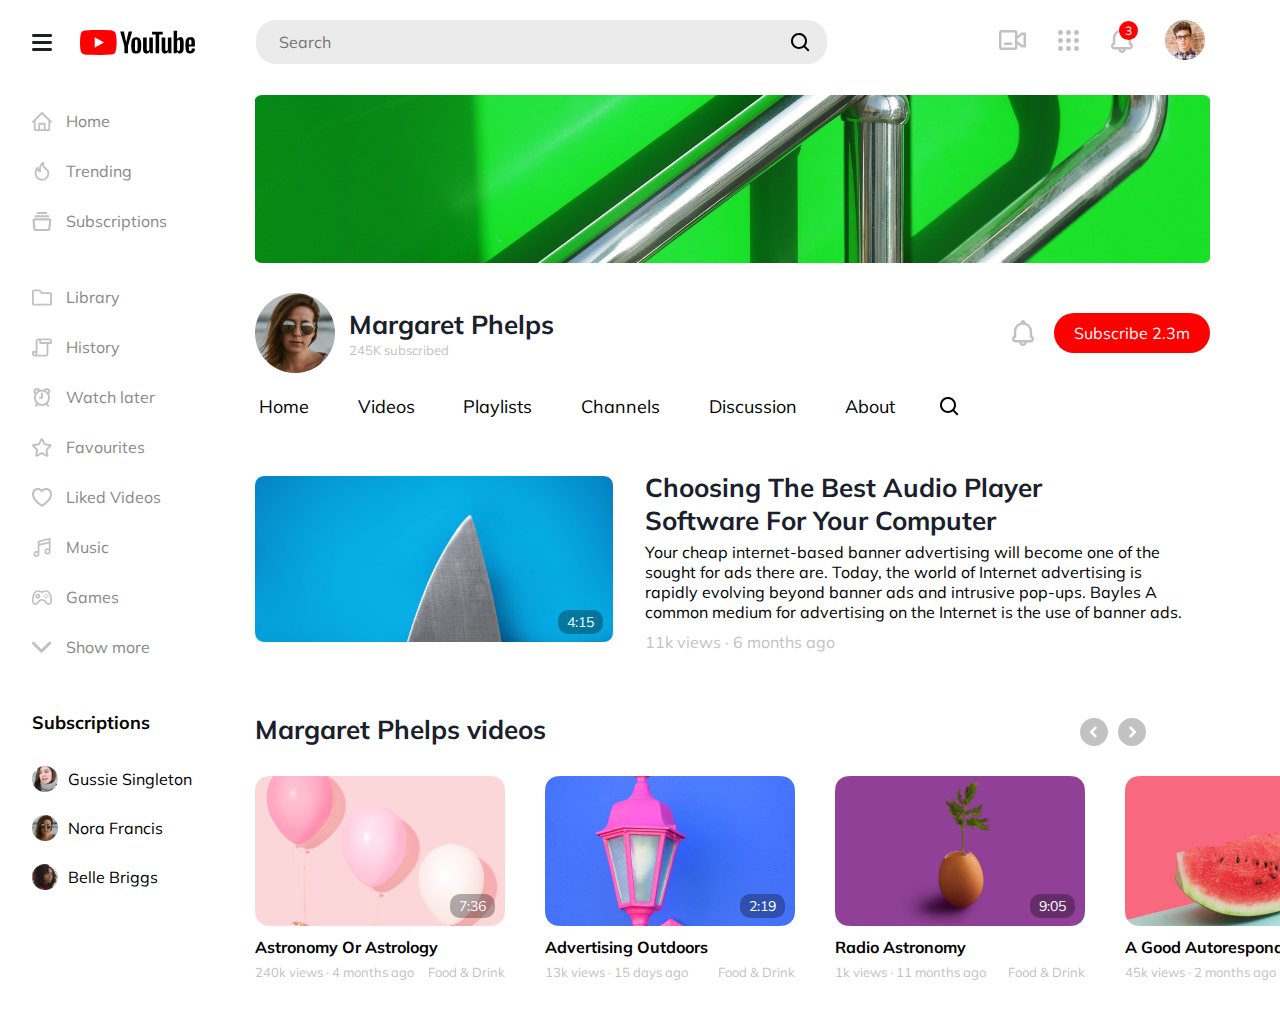
==== index2.html @ f205bd88 "first commit" ====
<!doctype html>
<html lang="en">
<head>
  <meta charset="UTF-8">
  <meta name="viewport"
        content="width=device-width, user-scalable=no, initial-scale=1.0, maximum-scale=1.0, minimum-scale=1.0">
  <meta http-equiv="X-UA-Compatible" content="ie=edge">
  <link rel="stylesheet" href="./style.css">
  <link rel="stylesheet" href="./style2.css">
  <title>Youtube Design Page 2</title>
</head>
<body>
<!--HEADER-->
<header class="header">
  <div class="header__start">
    <div class="header__left">
      <svg width="20" height="17" viewBox="0 0 20 17" fill="none" xmlns="http://www.w3.org/2000/svg">
        <path fill-rule="evenodd" clip-rule="evenodd"
              d="M18.6364 3H1.36364C0.61 3 0 2.328 0 1.5C0 0.672 0.61 0 1.36364 0H18.6364C19.3891 0 20 0.672 20 1.5C20 2.328 19.3891 3 18.6364 3ZM1.36364 7H18.6364C19.3891 7 20 7.672 20 8.5C20 9.328 19.3891 10 18.6364 10H1.36364C0.61 10 0 9.328 0 8.5C0 7.672 0.61 7 1.36364 7ZM18.6364 14H1.36364C0.61 14 0 14.672 0 15.5C0 16.328 0.61 17 1.36364 17H18.6364C19.3891 17 20 16.328 20 15.5C20 14.672 19.3891 14 18.6364 14Z"
              fill="#1F2022"/>
      </svg>
      <svg width="116" height="25" viewBox="0 0 116 25" fill="none" xmlns="http://www.w3.org/2000/svg">
        <rect x="7.94141" y="3.99878" width="21" height="17" fill="white"/>
        <path fill-rule="evenodd" clip-rule="evenodd"
              d="M11.6148 24.8219L19.132 24.9575C19.144 24.9575 19.1679 24.9575 19.1679 24.9752C23.354 25.0518 27.4326 24.8101 31.6068 24.5094C34.9378 24.2794 35.7272 21.8974 36.1398 19.0554C36.6541 15.6238 36.7677 12.1509 36.4986 8.69571C36.4858 8.53257 36.4733 8.36796 36.4608 8.20233C36.2106 4.89591 35.9293 1.17908 31.9656 0.494059C31.1224 0.346653 30.2612 0.216936 29.406 0.193351C21.3088 -0.0660825 13.1398 -0.130941 5.02461 0.423304C2.62056 0.576606 1.06569 1.97991 0.670997 4.3325C-0.0286908 8.52472 -0.172217 12.829 0.198558 17.0566C0.203186 17.1083 0.20781 17.1601 0.212447 17.2122C0.47751 20.1861 0.787238 23.6611 4.35482 24.3797C6.2755 24.7736 8.23105 24.7893 10.1903 24.8051C10.6651 24.8089 11.1401 24.8127 11.6148 24.8219ZM18.6708 15.5219C17.3569 16.2664 16.0401 17.0126 14.7126 17.7641V7.16269C16.1423 7.97128 17.562 8.77616 18.9832 9.58186C20.671 10.5387 22.3607 11.4967 24.0717 12.4634C22.2639 13.4858 20.4702 14.5022 18.6708 15.5219Z"
              fill="#FF0000"/>
        <path fill-rule="evenodd" clip-rule="evenodd"
              d="M96.7243 22.7469L96.7245 22.7464C96.8082 22.4308 96.8946 22.1052 96.9887 21.7264C97.0615 21.8263 97.1196 21.9084 97.1698 21.9795L97.1699 21.9796C97.2353 22.072 97.2874 22.1458 97.3415 22.2158C98.9024 24.2382 102.048 23.8844 103.011 21.5495C103.304 20.8419 103.537 20.0695 103.573 19.3148C103.663 16.8443 103.699 14.3797 103.651 11.9092C103.627 10.9481 103.429 9.9634 103.124 9.04359C102.652 7.56364 101.318 6.88557 99.7575 7.18628C98.7768 7.38675 98.0173 7.90562 97.4312 8.70161C97.3963 8.74668 97.3589 8.79056 97.312 8.84558L97.3119 8.84568C97.2546 8.913 97.1831 8.997 97.0844 9.12024V0.865524H93.6517V23.2417H96.594C96.6372 23.0754 96.6804 22.9125 96.7243 22.7469ZM97.1561 19.6627V15.5707V11.4787C97.1561 10.7889 97.491 10.27 98.0412 9.90444C98.7708 9.42685 99.5124 9.66859 99.7815 10.4882C99.925 10.9422 100.039 11.4257 100.039 11.8915C100.021 14.3974 99.9609 16.8974 99.8951 19.3974C99.8891 19.6627 99.7755 19.928 99.6619 20.1816C99.3927 20.7889 98.8545 21.0424 98.1907 20.8891C97.515 20.7358 97.1561 20.329 97.1561 19.6627ZM87.827 7.50468H91.4211V23.2535H88.6164C88.5242 22.7134 88.432 22.1588 88.3264 21.5237L88.3263 21.5234L88.2934 21.3254C88.169 21.5056 88.0775 21.6433 87.9958 21.7663L87.9958 21.7663L87.9955 21.7668L87.9951 21.7673C87.9514 21.8331 87.9105 21.8947 87.8688 21.9563C86.9359 23.283 85.6143 23.737 84.0534 23.4952C82.7198 23.283 81.9185 22.2688 81.7391 20.6061C81.6853 20.1108 81.6613 19.6096 81.6613 19.1143C81.6534 16.6571 81.656 14.1947 81.6587 11.734V11.7327V11.7314V11.7301V11.7288V11.7275V11.7262V11.7249C81.66 10.4982 81.6613 9.27202 81.6613 8.04713V7.49288H85.2973V8.13557C85.2973 9.02601 85.2966 9.91609 85.2958 10.806C85.2936 13.4752 85.2913 16.1428 85.3093 18.8136C85.3093 19.3207 85.3631 19.8455 85.4528 20.3526C85.5545 20.8714 85.9372 21.0601 86.4515 21.0247C87.2828 20.9599 87.8569 20.3526 87.8569 19.5389V8.20043C87.827 7.97048 87.827 7.75821 87.827 7.50468ZM66.6928 7.49288H63.0807L63.0748 7.91741C63.0748 11.7441 63.0748 15.5884 63.0867 19.4151C63.0867 19.8926 63.1346 20.3643 63.2003 20.8419C63.4395 22.3691 64.223 23.3007 65.5027 23.4893C67.0995 23.7311 68.4091 23.2358 69.342 21.8856C69.4437 21.7264 69.5454 21.5731 69.7248 21.3077C69.7858 21.6603 69.8403 21.9786 69.8914 22.2768L69.8918 22.2789C69.9508 22.6233 70.0052 22.941 70.0597 23.2535H72.8524V7.51647H69.2583V8.22401V19.5035C69.2523 20.3231 68.756 20.8832 67.9367 20.9952C67.3446 21.0719 66.9978 20.8832 66.8602 20.2995C66.7526 19.8042 66.7048 19.2794 66.7048 18.7724C66.6868 16.1238 66.6891 13.472 66.6913 10.8168C66.6921 9.93127 66.6928 9.0454 66.6928 8.15916V7.49288ZM61.2269 15.9009C61.2173 16.3254 61.1924 16.75 61.1675 17.1745C61.1613 17.2806 61.1551 17.3868 61.1491 17.4929C61.1373 17.6299 61.126 17.7719 61.1144 17.9177C60.9911 19.4655 60.8336 21.4431 59.6421 22.5047C58.8108 23.2358 57.7583 23.5011 56.6699 23.5365C56.1855 23.5483 55.6951 23.5483 55.2107 23.4834C52.9203 23.1415 51.8558 22.145 51.4731 19.6627C51.0365 16.7971 51.0007 13.8844 51.5209 11.0188C52.0592 8.05302 53.913 7.0035 56.7955 7.19807C59.4866 7.38675 60.6886 9.12614 61.0056 11.6026C61.179 13.0235 61.2627 14.4622 61.2269 15.9009ZM57.5709 14.4937C57.5689 14.7822 57.567 15.0706 57.567 15.3584C57.567 16.2923 57.5304 17.2261 57.4939 18.158L57.4939 18.1581L57.4939 18.1583L57.4939 18.1584L57.4939 18.1586C57.4772 18.5857 57.4605 19.0125 57.4473 19.4386C57.4473 19.7806 57.3277 20.1285 57.1902 20.4469C57.0168 20.8596 56.7058 21.0896 56.2334 21.0896C55.749 21.0896 55.3782 20.8537 55.2347 20.4233C54.8622 19.3124 54.9023 18.1173 54.9418 16.9389C54.9524 16.6225 54.963 16.3073 54.9656 15.9952C54.9775 14.4151 54.9895 12.829 54.9895 11.2488C54.9895 11.0321 55.0532 10.8101 55.1156 10.5928L55.127 10.553C55.3184 9.93392 55.6892 9.61552 56.2154 9.60373C56.7536 9.59194 57.1842 9.91034 57.3277 10.5766C57.4533 11.1544 57.5311 11.7441 57.555 12.3278C57.5806 13.0482 57.5757 13.7716 57.5709 14.4937ZM46.4532 11.1582L46.4532 11.158L46.4532 11.1579C46.6798 10.0565 46.9036 8.96787 47.1434 7.87614C47.335 6.99163 47.537 6.10712 47.7391 5.22202L47.7391 5.222C47.9722 4.20135 48.2054 3.17992 48.4232 2.1568C48.5248 1.691 48.7162 1.57897 49.1647 1.59076C49.8494 1.61592 50.5431 1.61126 51.2567 1.60647C51.5466 1.60452 51.8397 1.60255 52.1369 1.60255C51.8295 2.71763 51.527 3.78302 51.2297 4.83065L51.2297 4.83071L51.2297 4.83073L51.2296 4.83081L51.1502 5.11081C50.1275 8.68392 49.1049 12.2688 48.0943 15.8537C48.0165 16.1309 47.9806 16.4316 47.9806 16.7264C47.9727 18.0312 47.9753 19.3334 47.978 20.6364V20.6365V20.6365V20.6366C47.9793 21.2884 47.9806 21.9404 47.9806 22.5931V23.2299H44.4702C44.4662 23.1709 44.4609 23.112 44.4556 23.053C44.445 22.9351 44.4343 22.8172 44.4343 22.6993C44.4343 22.3453 44.4252 21.9908 44.4161 21.6364C44.3966 20.8809 44.3771 20.1262 44.4463 19.3797C44.6708 17.079 44.0522 14.94 43.4339 12.802C43.3439 12.4908 43.2539 12.1796 43.1665 11.8679C42.712 10.2464 42.2546 8.62202 41.7971 6.99761C41.3396 5.3732 40.8821 3.74878 40.4276 2.12732C40.4008 2.04149 40.3834 1.95198 40.3649 1.85669C40.3503 1.78177 40.335 1.70329 40.314 1.62024H43.8961C44.6496 5.19925 45.4091 8.77826 46.1985 12.3926C46.2844 11.9788 46.369 11.5677 46.4532 11.1582ZM108.83 16.5023H114.882C114.882 15.7716 114.888 15.0609 114.894 14.3598C114.902 13.5392 114.909 12.7318 114.905 11.9209C114.882 11.2665 114.768 10.6061 114.612 9.9634C114.272 8.59548 113.488 7.55184 112.017 7.29831C111.108 7.14501 110.157 7.10963 109.236 7.19807C107.544 7.36317 106.449 8.34784 105.947 9.95161C105.822 10.3408 105.708 10.724 105.642 11.125C105.271 13.5306 105.337 15.954 105.517 18.3537C105.582 19.3266 105.887 20.2995 106.21 21.2311C106.557 22.2276 107.329 22.8761 108.363 23.1768C109.762 23.5837 111.168 23.5837 112.537 23.053C114.278 22.3867 115.312 20.2287 114.738 18.5483C114.045 18.5193 113.345 18.4816 112.636 18.4433L112.635 18.4432L112.634 18.4432C112.335 18.427 112.033 18.4107 111.73 18.395L111.724 18.4976L111.724 18.498L111.724 18.4985C111.709 18.7781 111.698 18.9975 111.676 19.2028C111.652 19.4622 111.616 19.7158 111.563 19.9693C111.395 20.7476 110.976 21.1014 110.259 21.0896C109.571 21.0837 109.135 20.7476 109.045 19.9634C108.954 19.1492 108.916 18.3288 108.878 17.4845L108.878 17.484L108.878 17.4836C108.863 17.1604 108.848 16.8336 108.83 16.5023ZM111.443 14.4327C111.443 14.1332 111.444 13.8381 111.444 13.5463C111.447 12.6838 111.449 11.85 111.431 11.0129C111.431 10.7476 111.329 10.4705 111.228 10.2169C111.024 9.72166 110.6 9.58604 110.091 9.58604C109.583 9.58604 109.26 9.83958 109.135 10.2936C108.822 11.4063 108.848 12.5386 108.875 13.6778C108.881 13.9331 108.887 14.1887 108.889 14.4445C109.804 14.4327 110.636 14.4327 111.443 14.4327ZM72.069 4.4917H75.6273L75.6333 23.2299H79.1556V4.47401H82.6899V1.64972H72.069V4.4917Z"
              fill="black"/>
      </svg>
    </div>
    <div class="header__search">
      <form action="">
        <input class="search__input" type="text" placeholder="Search"/>
        <button>
          <svg width="19" height="19" viewBox="0 0 19 19" fill="none" xmlns="http://www.w3.org/2000/svg">
            <path fill-rule="evenodd" clip-rule="evenodd"
                  d="M17.9005 16.4865L14.3205 12.9065L14.3195 12.9055C16.9095 9.569 16.4594 4.79387 13.2916 2.00007C10.1238 -0.793727 5.32983 -0.643497 2.34317 2.34317C-0.643497 5.32983 -0.793727 10.1238 2.00007 13.2916C4.79387 16.4594 9.569 16.9095 12.9055 14.3195L16.4855 17.8995C16.7364 18.1596 17.1081 18.2642 17.4578 18.1729C17.8075 18.0816 18.0808 17.8088 18.1725 17.4592C18.2643 17.1097 18.1603 16.7378 17.9005 16.4865ZM13.1967 11.0005C12.1249 12.8569 10.1441 14.0005 8.00052 14.0005C4.68681 14.0005 2.00052 11.3142 2.00052 8.00052C2.00052 4.68681 4.68681 2.00052 8.00052 2.00052C10.1441 2.00052 12.1249 3.14411 13.1967 5.00052C14.2685 6.85693 14.2685 9.14411 13.1967 11.0005Z"
                  fill="black"/>
          </svg>
        </button>
      </form>
    </div>
  </div>
  <div class="header__right">
    <div class="material-icons-search">
      <svg width="19" height="19" viewBox="0 0 19 19" fill="none" xmlns="http://www.w3.org/2000/svg">
        <path fill-rule="evenodd" clip-rule="evenodd"
              d="M17.9005 16.4865L14.3205 12.9065L14.3195 12.9055C16.9095 9.569 16.4594 4.79387 13.2916 2.00007C10.1238 -0.793727 5.32983 -0.643497 2.34317 2.34317C-0.643497 5.32983 -0.793727 10.1238 2.00007 13.2916C4.79387 16.4594 9.569 16.9095 12.9055 14.3195L16.4855 17.8995C16.7364 18.1596 17.1081 18.2642 17.4578 18.1729C17.8075 18.0816 18.0808 17.8088 18.1725 17.4592C18.2643 17.1097 18.1603 16.7378 17.9005 16.4865ZM13.1967 11.0005C12.1249 12.8569 10.1441 14.0005 8.00052 14.0005C4.68681 14.0005 2.00052 11.3142 2.00052 8.00052C2.00052 4.68681 4.68681 2.00052 8.00052 2.00052C10.1441 2.00052 12.1249 3.14411 13.1967 5.00052C14.2685 6.85693 14.2685 9.14411 13.1967 11.0005Z"
              fill="black"/>
      </svg>
    </div>
    <div class="material-icons">
      <svg width="27" height="20" viewBox="0 0 27 20" opacity="0.24" fill="black" xmlns="http://www.w3.org/2000/svg">
        <path fill-rule="evenodd" clip-rule="evenodd"
              d="M22.2082 2.86766L18.4091 5.68182V2.50266C18.4091 1.11814 17.3104 0 15.955 0H2.4541C1.09644 0 0 1.12048 0 2.50266V17.4973C0 18.8819 1.09874 20 2.4541 20H15.955C17.3126 20 18.4091 18.8795 18.4091 17.4973V14.3182L22.2082 17.1323C22.48 17.3336 22.9801 17.5 23.32 17.5H25.7691C26.456 17.5 27 16.939 27 16.2469V3.75309C27 3.06064 26.4489 2.5 25.7691 2.5H23.32C22.9732 2.5 22.4823 2.66461 22.2082 2.86766ZM2.45455 17.5V2.5H15.9545V17.5H2.45455ZM4.90909 13.75C4.90909 13.0596 5.45956 12.5 6.13996 12.5H12.2691C12.9489 12.5 13.5 13.0548 13.5 13.75C13.5 14.4404 12.9495 15 12.2691 15H6.13996C5.46017 15 4.90909 14.4452 4.90909 13.75ZM23.5108 14.9998L18.424 11.238L18.4243 8.76179L23.5073 4.9966L24.5455 4.99818V14.9988L23.5108 14.9998Z"
        />
      </svg>
    </div>
    <div class="material-icons">
      <svg width="21" height="21" viewBox="0 0 21 21" opacity="0.24" fill="black" xmlns="http://www.w3.org/2000/svg">
        <path fill-rule="evenodd" clip-rule="evenodd"
              d="M0 2.5C0 3.88071 1.11929 5 2.5 5C3.88071 5 5 3.88071 5 2.5C5 1.11929 3.88071 0 2.5 0C1.11929 0 0 1.11929 0 2.5ZM2.5 13C1.11929 13 0 11.8807 0 10.5C0 9.11929 1.11929 8 2.5 8C3.88071 8 5 9.11929 5 10.5C5 11.8807 3.88071 13 2.5 13ZM2.5 21C1.11929 21 0 19.8807 0 18.5C0 17.1193 1.11929 16 2.5 16C3.88071 16 5 17.1193 5 18.5C5 19.8807 3.88071 21 2.5 21ZM10.5 21C9.11929 21 8 19.8807 8 18.5C8 17.1193 9.11929 16 10.5 16C11.8807 16 13 17.1193 13 18.5C13 19.8807 11.8807 21 10.5 21ZM16 18.5C16 19.8807 17.1193 21 18.5 21C19.8807 21 21 19.8807 21 18.5C21 17.1193 19.8807 16 18.5 16C17.1193 16 16 17.1193 16 18.5ZM10.5 13C9.11929 13 8 11.8807 8 10.5C8 9.11929 9.11929 8 10.5 8C11.8807 8 13 9.11929 13 10.5C13 11.8807 11.8807 13 10.5 13ZM8 2.5C8 3.88071 9.11929 5 10.5 5C11.8807 5 13 3.88071 13 2.5C13 1.11929 11.8807 0 10.5 0C9.11929 0 8 1.11929 8 2.5ZM18.5 13C17.1193 13 16 11.8807 16 10.5C16 9.11929 17.1193 8 18.5 8C19.8807 8 21 9.11929 21 10.5C21 11.8807 19.8807 13 18.5 13ZM16 2.5C16 3.88071 17.1193 5 18.5 5C19.8807 5 21 3.88071 21 2.5C21 1.11929 19.8807 0 18.5 0C17.1193 0 16 1.11929 16 2.5Z"
        />
      </svg>
    </div>
    <div class="material-icons material-icons-bell">
      <svg width="22" height="26" viewBox="0 0 22 26" opacity="0.24" fill="black" xmlns="http://www.w3.org/2000/svg">
        <path fill-rule="evenodd" clip-rule="evenodd"
              d="M3.66927 22.4545C1.64382 22.4545 0 20.8655 0 18.9091C0 17.6106 0.727122 16.4532 1.83849 15.835C1.83849 15.4764 1.83333 11.2256 1.83333 11.2256C1.83333 7.14185 4.66852 3.70365 8.55556 2.6765V2.36364C8.55556 1.05824 9.64997 0 11 0C12.35 0 13.4444 1.05824 13.4444 2.36364V2.6765C17.3323 3.70344 20.1667 7.14194 20.1667 11.2318V15.8454C21.2793 16.4664 22 17.619 22 18.9091C22 20.8681 20.3586 22.4545 18.3307 22.4545H14.6667C14.6646 24.413 13.0197 26 11 26C8.97496 26 7.33333 24.4143 7.33333 22.4571L3.66927 22.4545ZM9.77778 22.4545C9.77778 23.1083 10.3244 23.6364 11 23.6364C11.6709 23.6364 12.2201 23.1064 12.2222 22.4545H9.77778ZM17.7222 11.2318V16.9427C17.7222 17.2702 17.9922 17.6032 18.3181 17.6847L18.6385 17.7648C19.1733 17.8984 19.5556 18.3689 19.5556 18.9091C19.5556 19.5624 19.0088 20.0909 18.3307 20.0909H3.66927C2.99369 20.0909 2.44444 19.56 2.44444 18.9091C2.44444 18.3666 2.82517 17.8979 3.36026 17.7647L3.69151 17.6823C4.0153 17.6017 4.27778 17.2732 4.27778 16.9426V11.2256C4.27778 7.63639 7.28675 4.72727 11 4.72727C14.7148 4.72727 17.7222 7.63541 17.7222 11.2318Z"
        />
      </svg>
      <span class="bell-span">3</span>
    </div>
    <div class="material-icons-user">
      <img src="images/userPic.png" alt="userPic"/>
    </div>
  </div>
</header>
<!--SIDEBAR-->
<nav class="sidebar">
  <div class="sidebar__categories">
    <div class="sidebar__category">
      <svg width="20" height="19" viewBox="0 0 20 19" opacity="0.24" fill="black" xmlns="http://www.w3.org/2000/svg">
        <path fill-rule="evenodd" clip-rule="evenodd"
              d="M1.55192 10.5921C1.19689 10.9455 0.621289 10.9455 0.266267 10.5921C-0.0887555 10.2388 -0.0887555 9.66595 0.266267 9.31262L9.35718 0.264999C9.7122 -0.0883329 10.2878 -0.0883329 10.6428 0.264999L19.7337 9.31262C20.0888 9.66595 20.0888 10.2388 19.7337 10.5921C19.3787 10.9455 18.8031 10.9455 18.4481 10.5921L18.1818 10.3274V17.1945C18.1818 18.1933 17.3689 19 16.3628 19H3.63716C2.63348 19 1.81818 18.1934 1.81818 17.1945V10.3274L1.55192 10.5921ZM3.63716 17.1905L6.36364 17.191V11.7597C6.36364 11.2612 6.77023 10.8571 7.27003 10.8571H12.73C13.2306 10.8571 13.6364 11.2609 13.6364 11.7597V17.1929L16.3636 17.1945V8.51944L10 2.19166L3.63632 8.51948C3.63613 10.2308 3.63716 17.1905 3.63716 17.1905ZM11.8182 12.6653V17.1923L8.18182 17.1914V12.6667L11.8182 12.6653Z"
        />
      </svg>
      <span>Home</span>
    </div>
    <div class="sidebar__category">
      <svg width="20" height="19" viewBox="0 0 16 21" opacity="0.24" fill="black" xmlns="http://www.w3.org/2000/svg">
        <path fill-rule="evenodd" clip-rule="evenodd"
              d="M13.615 7.20041C15.1323 8.51081 16 10.1175 16 12.321C16 16.9118 12.4133 20.5268 8.0115 20.5268C3.60573 20.5268 0 16.9093 0 12.321C0 9.79412 0.547583 8.23242 2.15502 5.6366C2.66365 4.81522 3.89867 5.11434 3.99436 6.08209C4.08034 6.95167 4.34435 7.69187 4.729 8.25935C4.47244 5.19295 5.80372 1.74433 9.08631 0.10596C9.84629 -0.27335 10.6943 0.424512 10.4966 1.26648C9.98409 3.44851 10.5121 4.62244 11.8924 5.88709C11.926 5.91795 12.098 6.04489 12.3254 6.21279C12.7373 6.51686 13.3311 6.95524 13.615 7.20041ZM2.62075 9.00737C2.33897 9.66335 2 10.4525 2 12.321C2 15.7681 4.70107 18.478 8.0115 18.478C11.3159 18.478 14 15.7727 14 12.321C14 10.7811 13.4246 9.71578 12.3258 8.76679C12.1524 8.61699 11.7458 8.31456 11.3632 8.0299C11.0014 7.76076 10.6609 7.5075 10.559 7.41416C9.23392 6.20002 8.4238 4.9071 8.31376 3.18307C7.64377 3.85212 6.10424 5.93208 6.97198 10.0484C7.1065 10.6865 6.6318 11.289 5.99451 11.289C4.73006 11.289 3.48016 10.2984 2.71627 8.78204C2.68562 8.85634 2.65357 8.93095 2.62075 9.00737Z"
        />
      </svg>
      <span>Trending</span>
    </div>
    <div class="sidebar__category">
      <svg width="20" height="19" viewBox="0 0 18 18" opacity="0.24" fill="black" xmlns="http://www.w3.org/2000/svg">
        <path fill-rule="evenodd" clip-rule="evenodd"
              d="M3.9056 1C3.9056 0.447715 4.35471 0 4.901 0H12.9102C13.4599 0 13.9056 0.443865 13.9056 1C13.9056 1.55228 13.4565 2 12.9102 2H4.901C4.35125 2 3.9056 1.55614 3.9056 1ZM0.0101027 8.0949L0.811023 16.1041C0.917267 17.1665 1.83603 18 2.90122 18H14.91C15.9712 18 16.8943 17.1632 17.0002 16.1041L17.8011 8.0949C17.9152 6.95379 17.0495 6 15.9047 6H1.90647C0.759323 6 -0.103812 6.95576 0.0101027 8.0949ZM2.01101 8.00421L15.7998 8.0079L14.9056 16H2.9056L2.01101 8.00421ZM2.90122 3C2.35555 3 1.9056 3.44772 1.9056 4C1.9056 4.55614 2.35136 5 2.90122 5H14.91C15.4557 5 15.9056 4.55228 15.9056 4C15.9056 3.44386 15.4598 3 14.91 3H2.90122Z"
        />
      </svg>
      <span>Subscriptions</span>
    </div>
  </div>
  <div class="sidebar__categories">
    <div class="sidebar__category">
      <svg width="20" height="19" viewBox="0 0 20 16" opacity="0.24" fill="black" xmlns="http://www.w3.org/2000/svg">
        <path fill-rule="evenodd" clip-rule="evenodd"
              d="M1.81377 0C0.818072 0 0 0.793984 0 1.77341V14.2266C0 15.2066 0.814396 16 1.819 16H18.181C19.185 16 20 15.2042 20 14.2225V4.44412C20 3.4608 19.1843 2.66667 18.1781 2.66667H10.0034L8.71574 0.742815C8.441 0.332343 7.81071 0 7.30762 0H1.81377ZM18.181 14.2222L1.81818 14.2266L1.81377 1.77778L7.27273 1.78212L8.48211 3.64019C8.818 4.14203 9.39005 4.44444 10.0034 4.44444L18.1818 4.44412L18.181 14.2222Z"
        />
      </svg>
      <span>Library</span>
    </div>
    <div class="sidebar__category">
      <svg width="20" height="19" viewBox="0 0 20 18" opacity="0.24" fill="black" xmlns="http://www.w3.org/2000/svg">
        <path fill-rule="evenodd" clip-rule="evenodd"
              d="M6.36364 0C4.85741 0 3.63636 1.20746 3.63636 2.69744V12.6H0.909091C0.407014 12.6 0 13.0042 0 13.4991V15.3C0 16.7912 1.22411 18 2.72727 18H13.6364C15.1423 18 16.3636 16.7944 16.3636 15.3045V5.4H19.0909C19.5965 5.4 20 4.99813 20 4.5024V2.70439C20 1.21111 18.7799 0 17.2727 0H6.36364ZM5.3 16.2C5.40009 15.9193 5.45455 15.6172 5.45455 15.3026V2.69744C5.45455 2.20206 5.86107 1.8 6.36364 1.8C6.86402 1.8 7.27273 2.2043 7.27273 2.7V4.50094C7.27273 4.99748 7.67624 5.4 8.18182 5.4H14.5455V15.3045C14.5455 15.7991 14.1394 16.2 13.6364 16.2H5.3ZM1.81818 14.4V15.3C1.81818 15.7957 2.22689 16.2 2.72727 16.2C3.22984 16.2 3.63636 15.7979 3.63636 15.3026V14.4H1.81818ZM9.09091 3.6V2.7C9.09091 2.38443 9.03609 2.0815 8.9354 1.8H17.2727C17.7747 1.8 18.1818 2.20414 18.1818 2.70439V3.6H9.09091Z"
        />
      </svg>
      <span>History</span>
    </div>
    <div class="sidebar__category">
      <svg width="20" height="19" viewBox="0 0 17 19" opacity="0.24" fill="black" xmlns="http://www.w3.org/2000/svg">
        <path fill-rule="evenodd" clip-rule="evenodd"
              d="M12.7263 16.7342C11.4999 17.5194 10.0515 17.973 8.5 17.973C6.94846 17.973 5.50008 17.5194 4.27374 16.7342L3.36555 18.3497C3.08967 18.8405 2.48163 19.0104 2 18.7248C1.52171 18.4412 1.35565 17.817 1.6335 17.3227C1.6335 17.3227 2.68265 15.4627 2.70994 15.4264C1.3407 13.9519 0.5 11.9552 0.5 9.75676C0.5 8.53312 0.760452 7.37196 1.22753 6.32856C0.476253 5.66926 0 4.68905 0 3.59459C0 1.60935 1.567 0 3.5 0C4.79331 0 5.92278 0.720433 6.52869 1.79186C7.15928 1.62774 7.81973 1.54054 8.5 1.54054C9.11512 1.54054 9.71402 1.61184 10.2893 1.74683C10.9011 0.700295 12.017 0 13.2921 0C15.2251 0 16.7921 1.60935 16.7921 3.59459C16.7921 4.61644 16.3769 5.5387 15.7104 6.19316C16.2164 7.27113 16.5 8.47993 16.5 9.75676C16.5 11.9552 15.6593 13.9519 14.2901 15.4264C14.3173 15.4627 15.3665 17.3227 15.3665 17.3227C15.6443 17.817 15.4783 18.4412 15 18.7248C14.5184 19.0104 13.9103 18.8405 13.6344 18.3497L12.7263 16.7342ZM7.5 5.64845C7.5 5.08135 7.94386 4.62162 8.5 4.62162C9.05229 4.62162 9.5 5.07733 9.5 5.64845V9.75676C9.5 10.324 9.05665 10.7838 8.50095 10.7838H6.49905C5.94729 10.7838 5.5 10.3279 5.5 9.75676C5.5 9.18955 5.94335 8.72973 6.49905 8.72973H7.5V5.64845ZM2 3.59459C2 2.74378 2.67157 2.05405 3.5 2.05405C3.93928 2.05405 4.3426 2.24978 4.62052 2.56955C3.73645 3.07397 2.95519 3.74545 2.3172 4.54247C2.11715 4.27879 2 3.9482 2 3.59459ZM14.7921 3.59459C14.7921 2.74378 14.1205 2.05405 13.2921 2.05405C12.8889 2.05405 12.5161 2.21892 12.2426 2.49324C13.1305 2.9768 13.9191 3.62706 14.569 4.4034C14.7112 4.1665 14.7921 3.8885 14.7921 3.59459ZM8.5 15.9189C5.18629 15.9189 2.5 13.16 2.5 9.75676C2.5 6.35349 5.18629 3.59459 8.5 3.59459C11.8137 3.59459 14.5 6.35349 14.5 9.75676C14.5 13.16 11.8137 15.9189 8.5 15.9189Z"
        />
      </svg>
      <span>Watch later</span>
    </div>
    <div class="sidebar__category">
      <svg width="20" height="19" viewBox="0 0 19 18" opacity="0.24" fill="black" xmlns="http://www.w3.org/2000/svg">
        <path fill-rule="evenodd" clip-rule="evenodd"
              d="M15.5882 16.1776C15.8046 17.4345 14.7118 18.2242 13.5793 17.6312C13.5793 17.6312 9.32641 15.4276 9.36773 15.4059L5.11778 17.6312C3.98444 18.2246 2.89263 17.4335 3.10892 16.1776C3.10892 16.1776 3.89901 11.4682 3.93244 11.5007L0.494159 8.16277C-0.422732 7.27264 -0.00467551 5.99401 1.26148 5.81077C1.26148 5.81077 6.00269 5.10388 5.98203 5.14558L8.107 0.857337C8.67367 -0.286213 10.0239 -0.285345 10.5901 0.857337C10.5901 0.857337 12.7302 5.1298 12.684 5.12312L17.4356 5.81077C18.7027 5.99415 19.1191 7.27331 18.2029 8.16277C18.2029 8.16277 14.7844 11.5102 14.7765 11.4644L15.5882 16.1776ZM5.09647 15.5573L8.50515 13.7718C9.0044 13.5104 9.6939 13.511 10.1919 13.7718L13.609 15.561L12.9495 11.7764C12.8542 11.2228 13.0679 10.5699 13.4708 10.1787L16.2242 7.50565L12.4175 6.95008C11.8593 6.8693 11.3019 6.46516 11.0528 5.96262L9.34969 2.52567L7.64427 5.96262C7.39464 6.46637 6.83646 6.8695 6.27962 6.95008L2.46854 7.50163L5.22632 10.1787C5.63022 10.5708 5.84269 11.2241 5.74757 11.7764L5.09647 15.5573Z"
        />
      </svg>
      <span>Favourites</span>
    </div>
    <div class="sidebar__category">
      <svg width="20" height="19" viewBox="0 0 18 17" opacity="0.24" fill="black" xmlns="http://www.w3.org/2000/svg">
        <path fill-rule="evenodd" clip-rule="evenodd"
              d="M12.6 0C11.217 0 9.95536 0.530866 9 1.40391C8.04464 0.530866 6.78304 0 5.4 0C2.41766 0 0 2.46848 0 5.51351C0 9.95785 4.48072 14.2534 8.62049 16.7595C8.83009 16.8923 9.17315 16.8905 9.38216 16.7577C13.4946 14.2432 18 9.95763 18 5.51351C18 2.46848 15.5823 0 12.6 0ZM9.00509 14.8252C4.5546 11.8546 1.8 8.38441 1.8 5.51351C1.8 3.48349 3.41177 1.83784 5.4 1.83784C6.29958 1.83784 7.14325 2.17359 7.79955 2.77335L8.66561 3.56478C8.8528 3.73585 9.14971 3.73355 9.33439 3.56478L10.2004 2.77335C10.8567 2.17359 11.7004 1.83784 12.6 1.83784C14.5882 1.83784 16.2 3.48349 16.2 5.51351C16.2 8.45823 13.4557 11.8546 9.00509 14.8252Z"
        />
      </svg>
      <span>Liked Videos</span>
    </div>
    <div class="sidebar__category">
      <svg width="20" height="19" viewBox="0 0 18 20" opacity="0.24" fill="black" xmlns="http://www.w3.org/2000/svg">
        <path fill-rule="evenodd" clip-rule="evenodd"
              d="M14.85 17.2729C16.5897 17.2729 18 15.8484 18 14.0911V0.92929C18.0016 0.854306 17.9939 0.777902 17.9762 0.701509C17.8626 0.212723 17.3782 -0.0904878 16.8943 0.0242693L5.22802 2.79094C4.82628 2.88621 4.55117 3.23961 4.5 3.63657V13.9428C4.09084 13.7464 3.63312 13.6366 3.15 13.6366C1.4103 13.6366 0 15.0611 0 16.8184C0 18.5757 1.4103 20.0002 3.15 20.0002C4.8897 20.0002 6.3 18.5757 6.3 16.8184V8.0407L16.2 5.6929V11.2155C15.7908 11.0192 15.3331 10.9093 14.85 10.9093C13.1103 10.9093 11.7 12.3338 11.7 14.0911C11.7 15.8484 13.1103 17.2729 14.85 17.2729ZM6.3 6.17308V4.40434L16.2 2.05654V3.82528L6.3 6.17308ZM16.2 14.0911C16.2 13.338 15.5956 12.7275 14.85 12.7275C14.1044 12.7275 13.5 13.338 13.5 14.0911C13.5 14.8442 14.1044 15.4548 14.85 15.4548C15.5956 15.4548 16.2 14.8442 16.2 14.0911ZM3.15 15.4548C3.89558 15.4548 4.5 16.0653 4.5 16.8184C4.5 17.5715 3.89558 18.182 3.15 18.182C2.40442 18.182 1.8 17.5715 1.8 16.8184C1.8 16.0653 2.40442 15.4548 3.15 15.4548Z"
        />
      </svg>
      <span>Music</span>
    </div>
    <div class="sidebar__category">
      <svg width="20" height="19" viewBox="0 0 22 16" opacity="0.24" fill="black" xmlns="http://www.w3.org/2000/svg">
        <path fill-rule="evenodd" clip-rule="evenodd"
              d="M12.9034 0.5233C12.1075 0.810958 11.7676 0.88899 10.9998 0.88899C10.232 0.88899 9.89216 0.810958 9.09627 0.5233L9.03409 0.500814C8.02943 0.137542 7.43229 0 6.44525 0C4.05055 0 1.85231 2.2826 0.942996 5.06478C0.245262 7.1996 0.0589768 8.56701 0 11.5385C0.0582506 14.4925 1.34092 15.9856 3.66063 16C5.11467 15.9917 6.11219 15.363 7.03418 14.2208C7.17642 14.0446 7.56758 13.5231 7.60944 13.4673L7.61308 13.4625C8.56208 12.235 9.54325 11.5652 11.0027 11.5556C12.4564 11.5652 13.4376 12.235 14.3866 13.4625L14.3902 13.4673C14.4321 13.5231 14.8232 14.0446 14.9655 14.2208C15.8875 15.363 16.885 15.9917 18.3278 16C20.6587 15.9856 21.9414 14.4925 21.9997 11.5727C21.9407 8.56701 21.7544 7.1996 21.0567 5.06478C20.1474 2.2826 17.9491 0 15.5544 0C14.5674 0 13.9702 0.137542 12.9656 0.500814L12.9034 0.5233ZM8.45597 2.18913C9.4419 2.54547 10.0813 2.66676 10.9998 2.66676C11.9183 2.66676 12.5578 2.54547 13.5437 2.18913L13.6061 2.16655C14.4238 1.87087 14.828 1.77778 15.5544 1.77778C16.9794 1.77778 18.6138 3.47492 19.309 5.60189C19.9465 7.55254 20.1108 8.75828 20.1667 11.5727C20.1263 13.5619 19.5656 14.2146 18.3273 14.2222C17.5536 14.2178 17.0194 13.8811 16.4091 13.125C16.3079 12.9996 16.0221 12.62 15.9044 12.4636L15.9043 12.4634L15.9041 12.4633L15.904 12.4631L15.9037 12.4627L15.9037 12.4627L15.8535 12.3961C14.5953 10.7687 13.164 9.79184 10.9941 9.77782C8.83563 9.79184 7.40436 10.7687 6.14621 12.3961L6.096 12.4626C5.97878 12.6183 5.69198 12.9994 5.59053 13.125C4.98023 13.8811 4.44608 14.2178 3.6611 14.2222C2.43407 14.2146 1.87336 13.5619 1.83299 11.5384C1.88885 8.75828 2.05311 7.55254 2.69066 5.60189C3.38582 3.47492 5.02024 1.77778 6.44525 1.77778C7.17164 1.77778 7.57582 1.87087 8.39355 2.16655L8.45597 2.18913ZM15.5832 5.77778C15.0769 5.77778 14.6665 5.37981 14.6665 4.88889C14.6665 4.39797 15.0769 4 15.5832 4C16.0894 4 16.4998 4.39797 16.4998 4.88889C16.4998 5.37981 16.0894 5.77778 15.5832 5.77778ZM14.6665 8.44444C14.6665 8.93536 15.0769 9.33333 15.5832 9.33333C16.0894 9.33333 16.4998 8.93536 16.4998 8.44444C16.4998 7.95352 16.0894 7.55556 15.5832 7.55556C15.0769 7.55556 14.6665 7.95352 14.6665 8.44444ZM17.4165 7.55556C16.9102 7.55556 16.4998 7.15759 16.4998 6.66667C16.4998 6.17575 16.9102 5.77778 17.4165 5.77778C17.9228 5.77778 18.3332 6.17575 18.3332 6.66667C18.3332 7.15759 17.9228 7.55556 17.4165 7.55556ZM12.8332 6.66667C12.8332 7.15759 13.2436 7.55556 13.7498 7.55556C14.2561 7.55556 14.6665 7.15759 14.6665 6.66667C14.6665 6.17575 14.2561 5.77778 13.7498 5.77778C13.2436 5.77778 12.8332 6.17575 12.8332 6.66667ZM6.4165 9.33333C4.89771 9.33333 3.6665 8.13943 3.6665 6.66667C3.6665 5.19391 4.89771 4 6.4165 4C7.93528 4 9.1665 5.19391 9.1665 6.66667C9.1665 8.13943 7.93528 9.33333 6.4165 9.33333ZM7.33316 6.66667C7.33316 7.15759 6.92276 7.55556 6.4165 7.55556C5.91024 7.55556 5.49983 7.15759 5.49983 6.66667C5.49983 6.17575 5.91024 5.77778 6.4165 5.77778C6.92276 5.77778 7.33316 6.17575 7.33316 6.66667Z"
        />
      </svg>
      <span>Games</span>
    </div>
    <div class="sidebar__category">
      <svg width="20" height="19" viewBox="0 0 14 8" opacity="0.24" fill="black" xmlns="http://www.w3.org/2000/svg">
        <path
          d="M6.66931 5.25531L11.6193 0.305313C11.8704 0.0453564 12.2422 -0.0588996 12.5918 0.0326158C12.9415 0.124131 13.2145 0.397176 13.306 0.746806C13.3975 1.09644 13.2933 1.46824 13.0333 1.71931L7.37631 7.37631C6.98581 7.7667 6.35281 7.7667 5.96231 7.37631L0.305313 1.71931C0.0453564 1.46824 -0.0588996 1.09644 0.0326158 0.746806C0.124131 0.397176 0.397176 0.124131 0.746806 0.0326158C1.09644 -0.0588996 1.46824 0.0453564 1.71931 0.305313L6.66931 5.25531Z"
        />
      </svg>
      <span>Show more</span>
    </div>
  </div>
  <div class="subscriptions">
    <h1 class="subscriptions__head">
      Subscriptions
    </h1>
    <div class="subscriptions__item">
      <img src="./images/sub_1.png" alt="userPic"/>
      <span>Gussie Singleton</span>
    </div>
    <div class="subscriptions__item">
      <img src="./images/sub_2.png" alt="userPic"/>
      <span>Nora Francis</span>
    </div>
    <div class="subscriptions__item">
      <img src="./images/sub_3.png" alt="userPic"/>
      <span>Belle Briggs</span>
    </div>
    <div class="subscriptions__item">
      <img src="./images/sub_4.png" alt="userPic"/>
      <span>Eunice Cortez</span>
    </div>
    <div class="subscriptions__item">
      <img src="./images/sub_5.png" alt="userPic"/>
      <span>Emma Hanson</span>
    </div>
    <div class="subscriptions__item">
      <img src="./images/sub_6.png" alt="userPic"/>
      <span>Leah Berry</span>
    </div>
  </div>
  <div class="settings">
    <svg width="20" height="19" viewBox="0 0 19 20" opacity="0.24" fill="black" xmlns="http://www.w3.org/2000/svg">
      <path fill-rule="evenodd" clip-rule="evenodd"
            d="M13.4684 3.72984L12.7255 3.2963C12.7255 3.2963 11.9499 1.18529 11.8845 1.04241C11.6372 0.446706 10.9608 0 10.2828 0H8.42097C7.74577 0 7.07222 0.445749 6.80795 1.06812C6.75378 1.18551 5.98673 3.29574 5.98673 3.29574L5.25274 3.73208C5.25274 3.73208 3.01723 3.34267 2.86067 3.32789C2.22115 3.24416 1.49608 3.60662 1.15706 4.19382L0.22616 5.80618C-0.11144 6.39092 -0.0621848 7.1971 0.344673 7.73715C0.419296 7.84283 1.8639 9.57203 1.8639 9.57203C1.8639 9.57203 1.85186 9.85686 1.85186 10C1.85186 10.303 1.86248 10.429 1.86248 10.429C1.86248 10.429 0.419296 12.1572 0.328229 12.2853C-0.0641449 12.7973 -0.112893 13.6066 0.22616 14.1938L1.15706 15.8062C1.49462 16.3909 2.21732 16.7514 2.88838 16.6691C3.01723 16.6573 5.23083 16.2672 5.23083 16.2672L5.97602 16.6921C5.97602 16.6921 6.75378 18.8145 6.81919 18.9574C7.06642 19.5532 7.74286 20 8.42097 20H10.2828C10.9579 20 11.6314 19.5544 11.8957 18.9321C11.9499 18.8147 12.7255 16.7 12.7255 16.7L13.4565 16.269C13.4565 16.269 15.8311 16.6709 15.8364 16.6714C16.4824 16.7558 17.2076 16.3934 17.5467 15.8062L18.4776 14.1938C18.8151 13.6091 18.766 12.803 18.3592 12.263C18.2846 12.1573 16.8393 10.4365 16.8393 10.4365C16.8393 10.4365 16.8519 10.146 16.8519 10C16.8519 9.69704 16.8429 9.56952 16.8429 9.56952C16.8429 9.56952 18.2846 7.8427 18.3757 7.71452C18.7679 7.20254 18.8166 6.39338 18.4776 5.80618L17.5467 4.19382C17.2091 3.60908 16.4863 3.24864 15.8151 3.33097C15.6863 3.34276 13.4684 3.72984 13.4684 3.72984ZM10.9423 4.30503L11.0766 4.75439L11.508 4.93843C11.9156 5.11235 12.3007 5.33528 12.6549 5.60181L13.0302 5.88422L13.4872 5.77567C14.151 5.618 15.7116 5.35656 15.8613 5.33828C15.9481 5.32769 16.6964 6.62368 16.6438 6.69352C16.5532 6.81399 15.5466 8.03475 15.0782 8.5308L14.7565 8.8714L14.8124 9.33653C14.8386 9.55534 14.8519 9.77673 14.8519 10C14.8519 10.2233 14.8386 10.4447 14.8124 10.6635L14.7565 11.1286L15.0782 11.4692C15.5466 11.9652 16.5532 13.186 16.6438 13.3065C16.6964 13.3763 15.9126 14.668 15.8613 14.6617C15.7116 14.6434 14.151 14.382 13.4872 14.2243L13.0302 14.1158L12.6549 14.3982C12.3007 14.6647 11.9156 14.8877 11.508 15.0616L11.0766 15.2456L10.9423 15.695C10.747 16.3484 10.1933 17.8297 10.1343 17.9684C10.1001 18.0487 8.60366 18.0487 8.56947 17.9683C8.5105 17.8297 7.95692 16.3484 7.76164 15.6951L7.62731 15.2457L7.1959 15.0616C6.78824 14.8877 6.40322 14.6648 6.04897 14.3983L5.67364 14.1159L5.21666 14.2245C4.55278 14.3822 2.99208 14.6435 2.84241 14.6618C2.75565 14.6724 2.00741 13.3763 2.05996 13.3065C2.15061 13.186 3.15718 11.9654 3.62557 11.4694L3.94723 11.1288L3.89139 10.6637C3.86512 10.4448 3.85186 10.2233 3.85186 10C3.85186 9.77667 3.86512 9.55522 3.89139 9.33635L3.94723 8.87119L3.62557 8.53058C3.15718 8.0346 2.15061 6.81396 2.05996 6.69349C2.00741 6.62365 2.75565 5.32763 2.84241 5.33821C2.99208 5.35647 4.55278 5.61785 5.21666 5.77554L5.67364 5.88408L6.04897 5.6017C6.40322 5.33517 6.78824 5.11226 7.1959 4.93836L7.62731 4.75432L7.76164 4.30495C7.95692 3.65163 8.5105 2.17034 8.56947 2.03168C8.60366 1.9513 10.1001 1.95127 10.1343 2.03164C10.1933 2.1703 10.747 3.65163 10.9423 4.30503ZM9.35186 13C7.69501 13 6.35186 11.6569 6.35186 10C6.35186 8.34315 7.69501 7 9.35186 7C11.0087 7 12.3519 8.34315 12.3519 10C12.3519 11.6569 11.0087 13 9.35186 13ZM10.3519 10C10.3519 10.5523 9.90415 11 9.35186 11C8.79958 11 8.35186 10.5523 8.35186 10C8.35186 9.44771 8.79958 9 9.35186 9C9.90415 9 10.3519 9.44771 10.3519 10Z"
      />
    </svg>
    <span>Settings</span>
  </div>
</nav>
<!--MAIN CONTENT-->
<main class="channel">
  <div class="channel__banner">
    <div></div>
  </div>
  <div class="channel__container">
    <div class="channel__header">
      <div class="channel__header__left">
        <img src="./images/channelImg.png" alt="channel"/>
        <div class="channel__info">
          <span class="channel__info__name">Margaret Phelps</span>
          <span class="channel__info__subs">245K subscribed</span>
        </div>
      </div>
      <div class="channel__header__right">
        <svg width="22" height="26" viewBox="0 0 22 26" opacity="0.24" fill="black" xmlns="http://www.w3.org/2000/svg">
          <path fill-rule="evenodd" clip-rule="evenodd"
                d="M3.66927 22.4545C1.64382 22.4545 0 20.8655 0 18.9091C0 17.6106 0.727122 16.4532 1.83849 15.835C1.83849 15.4764 1.83333 11.2256 1.83333 11.2256C1.83333 7.14185 4.66852 3.70365 8.55556 2.6765V2.36364C8.55556 1.05824 9.64997 0 11 0C12.35 0 13.4444 1.05824 13.4444 2.36364V2.6765C17.3323 3.70344 20.1667 7.14194 20.1667 11.2318V15.8454C21.2793 16.4664 22 17.619 22 18.9091C22 20.8681 20.3586 22.4545 18.3307 22.4545H14.6667C14.6646 24.413 13.0197 26 11 26C8.97496 26 7.33333 24.4143 7.33333 22.4571L3.66927 22.4545ZM9.77778 22.4545C9.77778 23.1083 10.3244 23.6364 11 23.6364C11.6709 23.6364 12.2201 23.1064 12.2222 22.4545H9.77778ZM17.7222 11.2318V16.9427C17.7222 17.2702 17.9922 17.6032 18.3181 17.6847L18.6385 17.7648C19.1733 17.8984 19.5556 18.3689 19.5556 18.9091C19.5556 19.5624 19.0088 20.0909 18.3307 20.0909H3.66927C2.99369 20.0909 2.44444 19.56 2.44444 18.9091C2.44444 18.3666 2.82517 17.8979 3.36026 17.7647L3.69151 17.6823C4.0153 17.6017 4.27778 17.2732 4.27778 16.9426V11.2256C4.27778 7.63639 7.28675 4.72727 11 4.72727C14.7148 4.72727 17.7222 7.63541 17.7222 11.2318Z"
          />
        </svg>
        <button class="sub__button">
          Subscribe 2.3m
        </button>
      </div>
    </div>
    <div class="channel__tabs">
      <ul class="tabs__list">
        <li class="tabs__item">
          <a class="tabs__link" href="#">
            Home
          </a>
        </li>
        <li class="tabs__item">
          <a class="tabs__link" href="#">
            Videos
          </a>
        </li>
        <li class="tabs__item">
          <a class="tabs__link" href="#">
            Playlists
          </a>
        </li>
        <li class="tabs__item">
          <a class="tabs__link" href="#">
            Channels
          </a>
        </li>
        <li class="tabs__item">
          <a class="tabs__link" href="#">
            Discussion
          </a>
        </li>
        <li class="tabs__item">
          <a class="tabs__link" href="#">
            About
          </a>
        </li>
        <li class="tabs__item">
          <svg width="19" height="19" viewBox="0 0 19 19" fill="none" xmlns="http://www.w3.org/2000/svg">
            <path fill-rule="evenodd" clip-rule="evenodd"
                  d="M17.9005 16.4865L14.3205 12.9065L14.3195 12.9055C16.9095 9.569 16.4594 4.79387 13.2916 2.00007C10.1238 -0.793727 5.32983 -0.643497 2.34317 2.34317C-0.643497 5.32983 -0.793727 10.1238 2.00007 13.2916C4.79387 16.4594 9.569 16.9095 12.9055 14.3195L16.4855 17.8995C16.7364 18.1596 17.1081 18.2642 17.4578 18.1729C17.8075 18.0816 18.0808 17.8088 18.1725 17.4592C18.2643 17.1097 18.1603 16.7378 17.9005 16.4865ZM13.1967 11.0005C12.1249 12.8569 10.1441 14.0005 8.00052 14.0005C4.68681 14.0005 2.00052 11.3142 2.00052 8.00052C2.00052 4.68681 4.68681 2.00052 8.00052 2.00052C10.1441 2.00052 12.1249 3.14411 13.1967 5.00052C14.2685 6.85693 14.2685 9.14411 13.1967 11.0005Z"
                  fill="black"/>
          </svg>
        </li>
        <li class="tabs__item tabs__item_showMore">
          <svg width="20" height="19" viewBox="0 0 14 8" fill="none" xmlns="http://www.w3.org/2000/svg">
            <path
              d="M6.66931 5.25531L11.6193 0.305313C11.8704 0.0453564 12.2422 -0.0588996 12.5918 0.0326158C12.9415 0.124131 13.2145 0.397176 13.306 0.746806C13.3975 1.09644 13.2933 1.46824 13.0333 1.71931L7.37631 7.37631C6.98581 7.7667 6.35281 7.7667 5.96231 7.37631L0.305313 1.71931C0.0453564 1.46824 -0.0588996 1.09644 0.0326158 0.746806C0.124131 0.397176 0.397176 0.124131 0.746806 0.0326158C1.09644 -0.0588996 1.46824 0.0453564 1.71931 0.305313L6.66931 5.25531Z"
              fill="black"
            />
          </svg>
        </li>
      </ul>
    </div>
    <div class="channel__mainVideo">
      <div>
        <img class="test" src="./images/channelMainVideo.png" alt="videoPic">
        <span class="video_time">4:15</span>
      </div>
      <div class="channel__mainVideo__info">
<!--        <span class="mainVideo__info_name">-->
<!--          Choosing The Best Audio Player<br/>Software For Your Computer-->
<!--        </span>-->
        <span class="mainVideo__info_name">
          Choosing The Best Audio Player Software For Your Computer
        </span>
        <span class="mainVideo__info_about">
          Your cheap internet-based banner advertising will become one of the sought for ads there are. Today, the world of Internet advertising is rapidly evolving beyond banner ads and intrusive pop-ups. Bayles A common medium for advertising on the Internet is the use of banner ads.
        </span>
<!--        <span class="mainVideo__info_about">-->
<!--          Your cheap internet-based banner advertising will become one of the<br/>sought for ads there are. Today, the world of Internet advertising is rapidly<br/>evolving beyond banner ads and intrusive pop-ups. Bayles A common<br/>medium for advertising on the Internet is the use of banner ads.-->
<!--        </span>-->
        <span class="mainVideo__info_stats">
          11k views  ·  6 months ago
        </span>
      </div>
    </div>
    <div class="channel__recommendedChannels">
      <span>
        Recommended channel
      </span>
      <div class="recommendedChannels__item">
        <img src="./images/recommendedChannel.png" alt="userPic"/>
        <span>Flora Benson</span>
      </div>
      <div class="recommendedChannels__item">
        <img src="./images/recommendedChannel2.png" alt="userPic"/>
        <span>Violet Cobb</span>
      </div>
      <div class="recommendedChannels__item">
        <img src="./images/recommendedChannel3.png" alt="userPic"/>
        <span>Phillip Mullins</span>
      </div>
    </div>
  </div>
  <div class="videos__channel">
    <div class="video__channel_header">
      <div class="videos__channel_link">
        <span>Margaret Phelps videos</span>
      </div>
      <div class="videos__channel_arrows">
        <svg width="28" height="28" viewBox="0 0 28 28" fill="none" xmlns="http://www.w3.org/2000/svg">
          <path opacity="0.24"
                d="M14 28C21.732 28 28 21.732 28 14C28 6.26801 21.732 0 14 0C6.26801 0 0 6.26801 0 14C0 21.732 6.26801 28 14 28Z"
                fill="black"/>
          <path fill-rule="evenodd" clip-rule="evenodd"
                d="M16.0017 8.66611L16.5363 9.20513C16.7121 9.39201 16.8 9.61012 16.8 9.8592C16.8 10.1133 16.7121 10.329 16.5363 10.5063L13.0719 14L16.5363 17.4937C16.712 17.671 16.8 17.8867 16.8 18.1407C16.8 18.3899 16.712 18.608 16.5363 18.7949L16.0016 19.3268C15.8211 19.5089 15.6048 19.6 15.3529 19.6C15.0963 19.6 14.8825 19.5089 14.7114 19.3268L10.0709 14.647C9.89034 14.4744 9.80005 14.2589 9.80005 14C9.80005 13.746 9.89034 13.5279 10.0709 13.3459L14.7114 8.66611C14.8873 8.48876 15.1011 8.4 15.3529 8.4C15.6001 8.4 15.8163 8.48876 16.0017 8.66611Z"
                fill="white"/>
        </svg>
        <svg width="28" height="28" viewBox="0 0 28 28" fill="none" xmlns="http://www.w3.org/2000/svg">
          <path opacity="0.24"
                d="M14 28C21.732 28 28 21.732 28 14C28 6.26801 21.732 0 14 0C6.26801 0 0 6.26801 0 14C0 21.732 6.26801 28 14 28Z"
                fill="black"/>
          <path fill-rule="evenodd" clip-rule="evenodd"
                d="M11.9983 8.66611L11.4637 9.20513C11.2879 9.39201 11.2 9.61012 11.2 9.8592C11.2 10.1133 11.2879 10.329 11.4637 10.5063L14.9281 14L11.4637 17.4937C11.288 17.671 11.2 17.8867 11.2 18.1407C11.2 18.3899 11.288 18.608 11.4637 18.7949L11.9984 19.3268C12.1789 19.5089 12.3952 19.6 12.6471 19.6C12.9037 19.6 13.1175 19.5089 13.2886 19.3268L17.9291 14.647C18.1097 14.4744 18.2 14.2589 18.2 14C18.2 13.746 18.1097 13.5279 17.9291 13.3459L13.2886 8.66611C13.1127 8.48876 12.8989 8.4 12.6471 8.4C12.3999 8.4 12.1837 8.48876 11.9983 8.66611Z"
                fill="white"/>
        </svg>
      </div>
    </div>
    <div class="videos__channel_list">
      <div class="videos__channel_list_video">
        <div>
          <img class="video_size" src="./images/channelVideo.png" alt="videoPic">
          <span class="video_time">7:36</span>
        </div>
        <span class="video_title">Astronomy Or Astrology</span>
        <div class="video_info">
          <span>240k views  ·  4 months ago</span>
          <span>Food & Drink</span>
        </div>
      </div>
      <div class="videos__channel_list_video">
        <div>
          <img class="video_size" src="./images/channelVideo2.png" alt="videoPic">
          <span class="video_time">2:19</span>
        </div>
        <span class="video_title">Advertising Outdoors</span>
        <div class="video_info">
          <span>13k views  ·  15 days ago</span>
          <span>Food & Drink</span>
        </div>
      </div>
      <div class="videos__channel_list_video">
        <div>
          <img class="video_size" src="./images/channelVideo3.png" alt="videoPic">
          <span class="video_time">9:05</span>
        </div>
        <span class="video_title">Radio Astronomy</span>
        <div class="video_info">
          <span>1k views  ·  11 months ago</span>
          <span>Food & Drink</span>
        </div>
      </div>
      <div class="videos__channel_list_video">
        <div>
          <img class="video_size" src="./images/channelVideo4.png" alt="videoPic">
          <span class="video_time">3:40</span>
        </div>
        <span class="video_title">A Good Autoresponder</span>
        <div class="video_info">
          <span>45k views  ·  2 months ago</span>
          <span>Food & Drink</span>
        </div>
      </div>
      <div class="videos__channel_list_video">
        <div>
          <img class="video_size" src="./images/channelVideo5.png" alt="videoPic">
          <span class="video_time">1:56</span>
        </div>
        <span class="video_title">Baby Monitor Technology</span>
        <div class="video_info">
          <span>86k views  ·  7 days ago</span>
          <span>Food & Drink</span>
        </div>
      </div>
      <div class="videos__channel_list_video">
        <div>
          <img class="hidden_video video_size" src="./images/channelVideo6.png" width="250" height="150" alt="videoPic">
          <span class="video_time">4:15</span>
        </div>
        <span class="video_title">Asteroids</span>
        <div class="video_info">
          <span>123k views  ·  4 months ago</span>
          <span>Dollie Blair</span>
        </div>
      </div>

    </div>
  </div>
</main>
<!--MOBILE SIDEBAR-->
<footer class="sidebar__categories__footer">
  <div class="sidebar__categories_mobile">
    <div class="sidebar__category">
      <svg width="20" height="19" viewBox="0 0 20 19" opacity="0.24" fill="black" xmlns="http://www.w3.org/2000/svg">
        <path fill-rule="evenodd" clip-rule="evenodd"
              d="M1.55192 10.5921C1.19689 10.9455 0.621289 10.9455 0.266267 10.5921C-0.0887555 10.2388 -0.0887555 9.66595 0.266267 9.31262L9.35718 0.264999C9.7122 -0.0883329 10.2878 -0.0883329 10.6428 0.264999L19.7337 9.31262C20.0888 9.66595 20.0888 10.2388 19.7337 10.5921C19.3787 10.9455 18.8031 10.9455 18.4481 10.5921L18.1818 10.3274V17.1945C18.1818 18.1933 17.3689 19 16.3628 19H3.63716C2.63348 19 1.81818 18.1934 1.81818 17.1945V10.3274L1.55192 10.5921ZM3.63716 17.1905L6.36364 17.191V11.7597C6.36364 11.2612 6.77023 10.8571 7.27003 10.8571H12.73C13.2306 10.8571 13.6364 11.2609 13.6364 11.7597V17.1929L16.3636 17.1945V8.51944L10 2.19166L3.63632 8.51948C3.63613 10.2308 3.63716 17.1905 3.63716 17.1905ZM11.8182 12.6653V17.1923L8.18182 17.1914V12.6667L11.8182 12.6653Z"
        />
      </svg>
      <span>Home</span>
    </div>
    <div class="sidebar__category">
      <svg width="20" height="19" viewBox="0 0 16 21" opacity="0.24" fill="black" xmlns="http://www.w3.org/2000/svg">
        <path fill-rule="evenodd" clip-rule="evenodd"
              d="M13.615 7.20041C15.1323 8.51081 16 10.1175 16 12.321C16 16.9118 12.4133 20.5268 8.0115 20.5268C3.60573 20.5268 0 16.9093 0 12.321C0 9.79412 0.547583 8.23242 2.15502 5.6366C2.66365 4.81522 3.89867 5.11434 3.99436 6.08209C4.08034 6.95167 4.34435 7.69187 4.729 8.25935C4.47244 5.19295 5.80372 1.74433 9.08631 0.10596C9.84629 -0.27335 10.6943 0.424512 10.4966 1.26648C9.98409 3.44851 10.5121 4.62244 11.8924 5.88709C11.926 5.91795 12.098 6.04489 12.3254 6.21279C12.7373 6.51686 13.3311 6.95524 13.615 7.20041ZM2.62075 9.00737C2.33897 9.66335 2 10.4525 2 12.321C2 15.7681 4.70107 18.478 8.0115 18.478C11.3159 18.478 14 15.7727 14 12.321C14 10.7811 13.4246 9.71578 12.3258 8.76679C12.1524 8.61699 11.7458 8.31456 11.3632 8.0299C11.0014 7.76076 10.6609 7.5075 10.559 7.41416C9.23392 6.20002 8.4238 4.9071 8.31376 3.18307C7.64377 3.85212 6.10424 5.93208 6.97198 10.0484C7.1065 10.6865 6.6318 11.289 5.99451 11.289C4.73006 11.289 3.48016 10.2984 2.71627 8.78204C2.68562 8.85634 2.65357 8.93095 2.62075 9.00737Z"
        />
      </svg>
      <span>Trending</span>
    </div>
    <div class="sidebar__category">
      <svg width="20" height="19" viewBox="0 0 18 18" opacity="0.24" fill="black" xmlns="http://www.w3.org/2000/svg">
        <path fill-rule="evenodd" clip-rule="evenodd"
              d="M3.9056 1C3.9056 0.447715 4.35471 0 4.901 0H12.9102C13.4599 0 13.9056 0.443865 13.9056 1C13.9056 1.55228 13.4565 2 12.9102 2H4.901C4.35125 2 3.9056 1.55614 3.9056 1ZM0.0101027 8.0949L0.811023 16.1041C0.917267 17.1665 1.83603 18 2.90122 18H14.91C15.9712 18 16.8943 17.1632 17.0002 16.1041L17.8011 8.0949C17.9152 6.95379 17.0495 6 15.9047 6H1.90647C0.759323 6 -0.103812 6.95576 0.0101027 8.0949ZM2.01101 8.00421L15.7998 8.0079L14.9056 16H2.9056L2.01101 8.00421ZM2.90122 3C2.35555 3 1.9056 3.44772 1.9056 4C1.9056 4.55614 2.35136 5 2.90122 5H14.91C15.4557 5 15.9056 4.55228 15.9056 4C15.9056 3.44386 15.4598 3 14.91 3H2.90122Z"
        />
      </svg>
      <span>Subscriptions</span>
    </div>
    <div class="sidebar__category">
      <svg width="20" height="19" viewBox="0 0 20 18" opacity="0.24" fill="black" xmlns="http://www.w3.org/2000/svg">
        <path fill-rule="evenodd" clip-rule="evenodd"
              d="M6.36364 0C4.85741 0 3.63636 1.20746 3.63636 2.69744V12.6H0.909091C0.407014 12.6 0 13.0042 0 13.4991V15.3C0 16.7912 1.22411 18 2.72727 18H13.6364C15.1423 18 16.3636 16.7944 16.3636 15.3045V5.4H19.0909C19.5965 5.4 20 4.99813 20 4.5024V2.70439C20 1.21111 18.7799 0 17.2727 0H6.36364ZM5.3 16.2C5.40009 15.9193 5.45455 15.6172 5.45455 15.3026V2.69744C5.45455 2.20206 5.86107 1.8 6.36364 1.8C6.86402 1.8 7.27273 2.2043 7.27273 2.7V4.50094C7.27273 4.99748 7.67624 5.4 8.18182 5.4H14.5455V15.3045C14.5455 15.7991 14.1394 16.2 13.6364 16.2H5.3ZM1.81818 14.4V15.3C1.81818 15.7957 2.22689 16.2 2.72727 16.2C3.22984 16.2 3.63636 15.7979 3.63636 15.3026V14.4H1.81818ZM9.09091 3.6V2.7C9.09091 2.38443 9.03609 2.0815 8.9354 1.8H17.2727C17.7747 1.8 18.1818 2.20414 18.1818 2.70439V3.6H9.09091Z"
        />
      </svg>
      <span>History</span>
    </div>
  </div>
</footer>
</body>
</html>
---- style.css ----
@import url('https://fonts.googleapis.com/css2?family=Mulish:ital,wght@0,200..1000;1,200..1000&display=swap');

* {
  margin: 0;
  padding: 0;
  box-sizing: border-box;
  font-family: "Mulish", sans-serif;
  font-size: 16px;
}

/* header */

.header {
  width: 100%;
  display: flex;
  justify-content: space-between;
  position: fixed;
  top: 0;
  left: 0;
  right: 0;
  padding: 20px 70px 20px 32px;
  z-index: 1000;
  background-color: white;
}

.header__start {
  display: flex;
  gap: 60px
}

.header__left {
  display: flex;
  align-items: center;
  gap: 28px;
}

.header__icons {
  display: flex;
  align-items: center;
  gap: 30px;
}

.header__search {
  display: flex;
}

.header__search form {
  display: flex;
}

.header__search input {
  background-color: #EBEBEB;
  border-radius: 20px 0 0 20px;
  padding-left: 23px;
  border: none;
  height: 44px;
  font-weight: 400;
  font-size: 16px;
  width: 40.5vw;
}

.header__search button {
  background-color: #EBEBEB;
  border-top-right-radius: 20px;
  border-bottom-right-radius: 20px;
  padding: 13px 17px 12px 17px;
  height: 44px;
  border: none;
}

.header__right {
  display: flex;
  justify-content: space-between;
  align-items: center;
  gap: 2.5vw;
  padding-right: 5px;
}

.material-icons-search {
  display: none;
}

.material-icons:hover, .material-icons:hover svg {
  color: #FF0000;
  cursor: pointer;
  fill: #FF0000;
  opacity: 1;
}

.material-icons-bell {
  position: relative;
}

.material-icons-bell span{
  position: absolute;
  top: -6px;
  right: -5px;
  font-size: 12px;
  padding: 2px 6px;
  color: white;
  background-color: #FF0000;
  border-radius: 20px;
}

/* sidebar */

.sidebar {
  position: fixed;
  left: 0;
  bottom: 0;
  top: 84px;
  padding-left: 32px;
  overflow-y: hidden;
  z-index: 9999;
  background-color: white;
  width: 220px;
}

.sidebar:hover {
  overflow-y: auto;
  scrollbar-width: thin;
}

.sidebar__categories {
  width: 100%;
  display: flex;
  flex-direction: column;
  padding-top: 12px;
  padding-bottom: 14px;
}

.sidebar__category {
  display: flex;
  align-items: center;
  gap: 14px;
  padding: 15px 0;
  color: #898989;
}

.sidebar__category:hover, .sidebar__category:hover svg {
  color: #FF0000;
  cursor: pointer;
  fill: #FF0000;
  opacity: 1;
}

.subscriptions {
  display: flex;
  flex-direction: column;
  gap: 23px;
  padding-top: 25px;
  padding-bottom: 104px;
}

.subscriptions__head {
  font-size: 18px;
  padding-bottom: 9px;
}

.subscriptions__item {
  display: flex;
  align-items: center;
  gap: 10px;
}

.settings {
  display: flex;
  align-items: center;
  gap: 10px;
  color: #898989;
  padding-bottom: 40px;
}

.settings:hover, .settings:hover svg {
  color: #FF0000;
  cursor: pointer;
  fill: #FF0000;
  opacity: 1;
}

.sidebar__categories__footer {
  display: none;
}

/* main */

.videos {
  padding: 114px 0 0 255px;
  width: 100%;
  overflow-x: hidden;
}

.videos__channel {
  padding-bottom: 49px;
}

.video__channel_header {
  display: flex;
  justify-content: space-between;
  align-items: end;
  padding-bottom: 30px;
}

.videos__channel_link {
  display: flex;
  align-items: center;
  gap: 20px;
  flex-wrap: wrap;

}

.videos__channel_link span {
  font-size: 26px;
  font-weight: bold;
  color: #19202C;
}

.recommended__channel_span {
  font-size: 16px !important;
  font-weight: initial !important;
  padding-top: 7px;
  color: #C2C2C2 !important;
}

.videos__channel_arrows {
  display: flex;
  gap: 10px;
  padding-right: 134px;
}

.videos__channel_arrows_recommended {
  padding-bottom: 0;
}

.videos__channel_list {
  display: flex;
  gap: 40px;
  overflow: auto;
  width: 100%;
  scrollbar-width: none;
  white-space: nowrap;
}

.videos__channel_list_video {
  display: flex;
  flex-direction: column;
  gap: 7px;
}

.videos__channel_list_video > span{
  font-size: 16px;
  font-weight: bold;
  color: black
}

.videos__channel_list_video > div {
  position: relative;
}

.video_time {
  position: absolute;
  bottom: 12px;
  right: 10px;
  background-color: rgba(0, 0, 0, 0.30);
  color: white;
  border-radius: 10px;
  padding: 3px 9px;
  font-size: 14px
}

.video_info {
  display: flex;
  justify-content: space-between;
}

.video_info span {
  font-size: 13px;
  color: #C2C2C2;
}

.hidden_video {
  border-radius: 12px;
}

.videos__recommended {
  padding-bottom: 50px;
}

.videos__recommended_title {
  display: flex;
  justify-content: space-between;
  padding-bottom: 30px;
}

.videos__recommended_title > span {
  font-size: 26px;
  font-weight: bold;
}

.recommended__channel {
  display: flex;
  justify-content: space-between;
  align-items: center;
}

.video__channel_header_right {
  display: flex;
  align-items: end;
  gap: 40px;
}

.sub__button {
  background-color: #FF0000;
  padding: 10px 20px;
  color: white;
  border-radius: 25px;
  border: none;
}

/*---------------------*/

@media (max-width: 1127px) {
  .video__channel_header {
    align-items: center;
  }
  .sub__button {
    font-size: 14px;
  }
}

@media (max-width: 1010px) {
  .header__search input {
    width: 25vw;
  }
}

@media (max-width: 768px) {
  .header {
    padding: 12px 16px;
  }

  .sidebar {
    display: none;
  }

  .videos {
    padding: 69px 16px;
  }

  .header__left > svg:first-child {
    display: none;
  }

  .search__input {
    display: none;
  }

.header__search form {
  display: none;
}

  .header__search button {
    display: none;
  }

  .material-icons {
    display: none;
  }

  .material-icons-search {
    display: block;
  }

  .header__right {
    gap: 24px
  }

  .videos__channel_arrows {
    display: none;
  }

  .videos__channel_header {
    display: block;
  }

  .videos__channel_list {
    flex-wrap: wrap;
    justify-content: center;
  }

  .video_size {
    width: 288px;
    height: 150px;
  }

  .sidebar__categories__footer{
    display: block;
    position: fixed;
    bottom: 0;
    left: 0;
    right: 0;
    background-color: white;
    height: 61px;
    border-top: 1px solid #F1F1F1;
  }

  .sidebar__categories_mobile {
    display: flex;
    justify-content: space-between;
    padding: 12px 23px;
  }

  .sidebar__category {
    flex-direction: column;
    gap: 5px;
    padding: 0;
  }

  .sidebar__category span {
    font-size: 12px;
  }
}
---- style2.css ----
.channel {
  padding: 95px 0 0 255px;
  width: 100%;
}

.channel__banner {
  padding: 0 70px 30px 0;
  position: relative;
}

.channel__banner div{
  background-image: url(images/bgd.png);
  background-size: cover;
  background-repeat: no-repeat;
  background-position: center center;
  width: 100%;
  height: 100%;
  padding-top: 17.55%;
}

.channel__container {
  position: relative;
  padding-right: 70px;
}

.channel__header {
  position: relative;
  top: 0;
  display: flex;
  justify-content: space-between;
  align-items: center;
  padding-bottom: 24px;
}

.channel__header__left {
  display: flex;
  align-items: center;
  gap: 14px;
}

.channel__info {
  display: flex;
  flex-direction: column;
  gap: 1px;
}

.channel__info__name {
  font-size: 26px;
  font-weight: bold;
  color: #19202C;
}

.channel__info__subs {
  font-size: 13px;
  color: #C2C2C2
}

.channel__header__right {
  display: flex;
  align-items: center;
  gap: 20px;
}

.channel__header__right svg:hover{
  fill: #FF0000;
  opacity: 1;
}

.channel__tabs {
  padding-bottom: 54px;
}

.tabs__list {
  display: flex;
  flex-direction: row;
  justify-content: flex-start;
  align-items: center;
  gap: 3.1vw;
}

.tabs__item {
  list-style: none;
  line-height: 13px;
}

.tabs__link {
  text-decoration: none;
  color: black;
  font-size: 18px;
  padding: 0 5px 3px 4px;
}

.tabs__link:hover {
  cursor: pointer;
  color: #FF0000;
  border-bottom: 2px solid #FF0000;
}

.tabs__item_showMore {
  display: none
}

.channel__mainVideo {
  display: flex;
  align-items: center;
  gap: 32px;
  padding-bottom: 61px;
}

.channel__mainVideo > div{
  position: relative;
}

.test {
  width: 28vw;
}

.channel__recommendedChannels {
  position: absolute;
  top: 100px;
  right: 153px;
  display: flex;
  flex-direction: column;
  gap: 30px;
}

.channel__recommendedChannels > span {
  color: #C2C2C2;
}

.recommendedChannels__item {
  display: flex;
  align-items: center;
  gap: 20px;
  font-weight: bold;
}

.channel__mainVideo__info {
  display: flex;
  flex-direction: column;
  align-items: start;
  gap: 10px;
}

.mainVideo__info_name {
  font-size: 1.35vw;
  font-weight: bold;
  color: #19202C;
  width: 25vw;
}

.mainVideo__info_about {
  color: black;
  font-size: 0.9vw;
  padding-bottom: 20px;
  width: 29vw;
}

.mainVideo__info_stats {
  color: #C2C2C2;
}

@media (max-width: 1508px) {
  .mainVideo__info_about {
    width: 20vw;
  }

  .channel__mainVideo__info {
    gap: 5px;
  }

  .mainVideo__info_about {
    padding-bottom: 5px;
  }
}

@media (max-width: 1371px) {
  .channel__recommendedChannels {
    display: none;
  }

  .mainVideo__info_name {
    font-size: 26px;
    width: 40vw;
  }

  .mainVideo__info_about {
    font-size: 16px;
    width: 43vw;
  }
}

@media (max-width: 1160px) {
  .mainVideo__info_name {
    font-size: 20px;
    width: 32vw;
  }

  .mainVideo__info_about {
    font-size: 12px;
    width: 32vw;
  }
}

@media (max-width: 995px) {
  .tabs__item_showMore {
    display: list-item;
  }

  .tabs__list li:nth-child(4),
  .tabs__list li:nth-child(5),
  .tabs__list li:nth-child(6),
  .tabs__list li:nth-child(7) {
    display: none;
  }
}

@media (max-width: 768px) {
  .channel {
    padding: 69px 16px;
  }

  .channel__banner {
    padding: 0 0 30px 0;
  }

  .channel__container {
    position: relative;
    top: -70px;
    left: 16px
  }

  .channel__header {
    flex-direction: column;
    align-items: start;
    gap: 20px
  }

  .channel__header__left {
    flex-direction: column;
    align-items: start;
  }

  .channel__header__right svg{
    display: none;
  }

  .channel__mainVideo {
    display: none;
  }

  .video__channel_header {
    display: none;
  }
}

@media (max-width: 655px) {

}
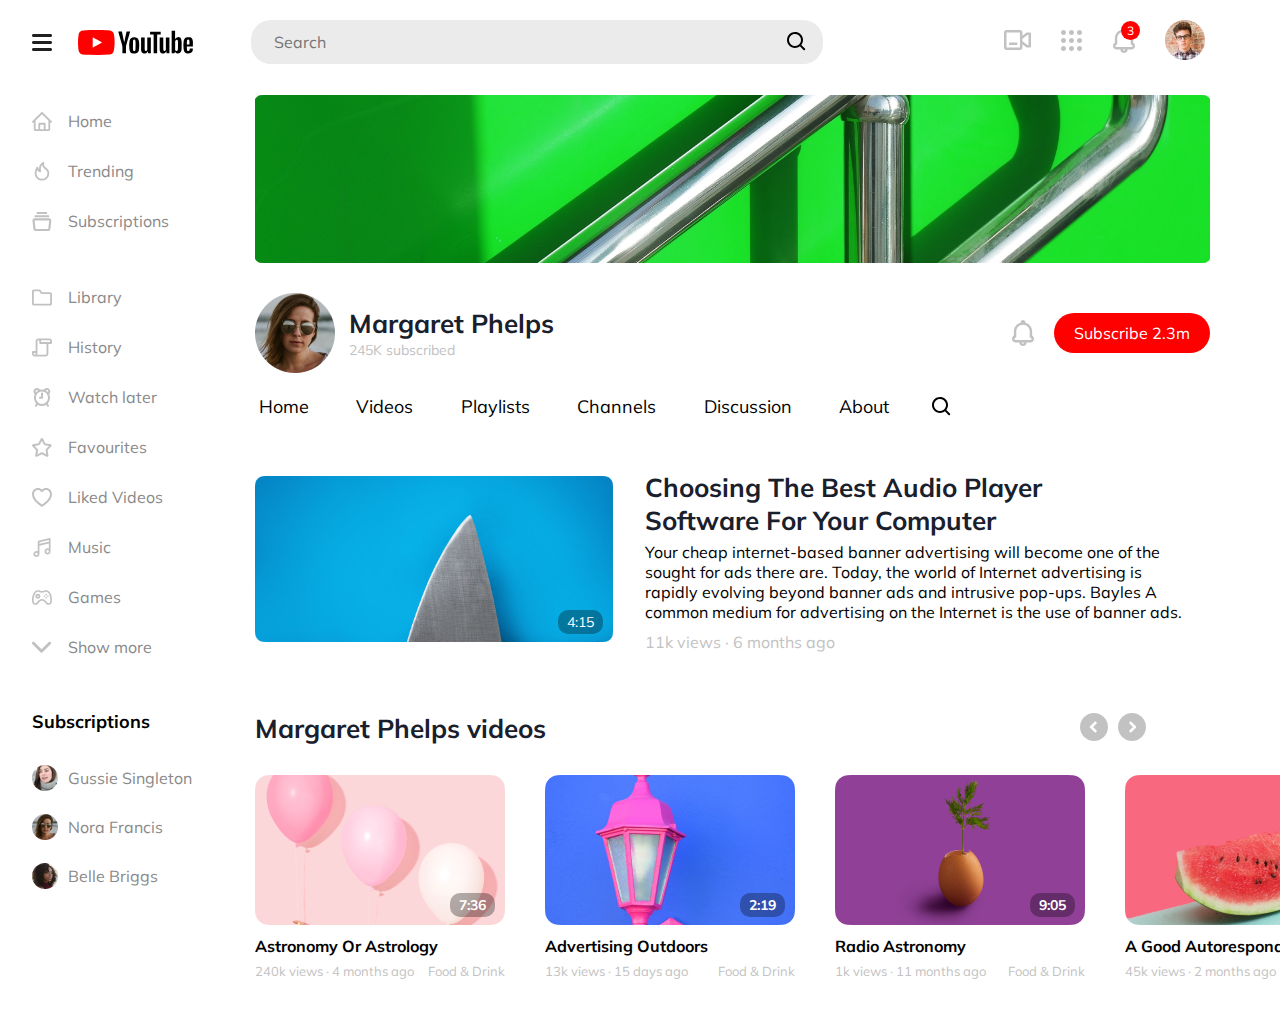
==== commit a91e6905: "issues fixed" ====
--- a/index2.html
+++ b/index2.html
@@ -31,7 +31,7 @@
     </div>
     <div class="header__search">
       <form action="">
-        <input class="search__input" type="text" placeholder="Search"/>
+        <input class="search__input" type="search" placeholder="Search"/>
         <button>
           <svg width="19" height="19" viewBox="0 0 19 19" fill="none" xmlns="http://www.w3.org/2000/svg">
             <path fill-rule="evenodd" clip-rule="evenodd"
@@ -43,171 +43,171 @@
     </div>
   </div>
   <div class="header__right">
-    <div class="material-icons-search">
+    <a class="material-icons-search" href="#">
       <svg width="19" height="19" viewBox="0 0 19 19" fill="none" xmlns="http://www.w3.org/2000/svg">
         <path fill-rule="evenodd" clip-rule="evenodd"
               d="M17.9005 16.4865L14.3205 12.9065L14.3195 12.9055C16.9095 9.569 16.4594 4.79387 13.2916 2.00007C10.1238 -0.793727 5.32983 -0.643497 2.34317 2.34317C-0.643497 5.32983 -0.793727 10.1238 2.00007 13.2916C4.79387 16.4594 9.569 16.9095 12.9055 14.3195L16.4855 17.8995C16.7364 18.1596 17.1081 18.2642 17.4578 18.1729C17.8075 18.0816 18.0808 17.8088 18.1725 17.4592C18.2643 17.1097 18.1603 16.7378 17.9005 16.4865ZM13.1967 11.0005C12.1249 12.8569 10.1441 14.0005 8.00052 14.0005C4.68681 14.0005 2.00052 11.3142 2.00052 8.00052C2.00052 4.68681 4.68681 2.00052 8.00052 2.00052C10.1441 2.00052 12.1249 3.14411 13.1967 5.00052C14.2685 6.85693 14.2685 9.14411 13.1967 11.0005Z"
               fill="black"/>
       </svg>
-    </div>
-    <div class="material-icons">
+    </a>
+    <a class="material-icons" href="#">
       <svg width="27" height="20" viewBox="0 0 27 20" opacity="0.24" fill="black" xmlns="http://www.w3.org/2000/svg">
         <path fill-rule="evenodd" clip-rule="evenodd"
               d="M22.2082 2.86766L18.4091 5.68182V2.50266C18.4091 1.11814 17.3104 0 15.955 0H2.4541C1.09644 0 0 1.12048 0 2.50266V17.4973C0 18.8819 1.09874 20 2.4541 20H15.955C17.3126 20 18.4091 18.8795 18.4091 17.4973V14.3182L22.2082 17.1323C22.48 17.3336 22.9801 17.5 23.32 17.5H25.7691C26.456 17.5 27 16.939 27 16.2469V3.75309C27 3.06064 26.4489 2.5 25.7691 2.5H23.32C22.9732 2.5 22.4823 2.66461 22.2082 2.86766ZM2.45455 17.5V2.5H15.9545V17.5H2.45455ZM4.90909 13.75C4.90909 13.0596 5.45956 12.5 6.13996 12.5H12.2691C12.9489 12.5 13.5 13.0548 13.5 13.75C13.5 14.4404 12.9495 15 12.2691 15H6.13996C5.46017 15 4.90909 14.4452 4.90909 13.75ZM23.5108 14.9998L18.424 11.238L18.4243 8.76179L23.5073 4.9966L24.5455 4.99818V14.9988L23.5108 14.9998Z"
         />
       </svg>
-    </div>
-    <div class="material-icons">
+    </a>
+    <a class="material-icons" href="#">
       <svg width="21" height="21" viewBox="0 0 21 21" opacity="0.24" fill="black" xmlns="http://www.w3.org/2000/svg">
         <path fill-rule="evenodd" clip-rule="evenodd"
               d="M0 2.5C0 3.88071 1.11929 5 2.5 5C3.88071 5 5 3.88071 5 2.5C5 1.11929 3.88071 0 2.5 0C1.11929 0 0 1.11929 0 2.5ZM2.5 13C1.11929 13 0 11.8807 0 10.5C0 9.11929 1.11929 8 2.5 8C3.88071 8 5 9.11929 5 10.5C5 11.8807 3.88071 13 2.5 13ZM2.5 21C1.11929 21 0 19.8807 0 18.5C0 17.1193 1.11929 16 2.5 16C3.88071 16 5 17.1193 5 18.5C5 19.8807 3.88071 21 2.5 21ZM10.5 21C9.11929 21 8 19.8807 8 18.5C8 17.1193 9.11929 16 10.5 16C11.8807 16 13 17.1193 13 18.5C13 19.8807 11.8807 21 10.5 21ZM16 18.5C16 19.8807 17.1193 21 18.5 21C19.8807 21 21 19.8807 21 18.5C21 17.1193 19.8807 16 18.5 16C17.1193 16 16 17.1193 16 18.5ZM10.5 13C9.11929 13 8 11.8807 8 10.5C8 9.11929 9.11929 8 10.5 8C11.8807 8 13 9.11929 13 10.5C13 11.8807 11.8807 13 10.5 13ZM8 2.5C8 3.88071 9.11929 5 10.5 5C11.8807 5 13 3.88071 13 2.5C13 1.11929 11.8807 0 10.5 0C9.11929 0 8 1.11929 8 2.5ZM18.5 13C17.1193 13 16 11.8807 16 10.5C16 9.11929 17.1193 8 18.5 8C19.8807 8 21 9.11929 21 10.5C21 11.8807 19.8807 13 18.5 13ZM16 2.5C16 3.88071 17.1193 5 18.5 5C19.8807 5 21 3.88071 21 2.5C21 1.11929 19.8807 0 18.5 0C17.1193 0 16 1.11929 16 2.5Z"
         />
       </svg>
-    </div>
-    <div class="material-icons material-icons-bell">
+    </a>
+    <a class="material-icons material-icons-bell" href="#">
       <svg width="22" height="26" viewBox="0 0 22 26" opacity="0.24" fill="black" xmlns="http://www.w3.org/2000/svg">
         <path fill-rule="evenodd" clip-rule="evenodd"
               d="M3.66927 22.4545C1.64382 22.4545 0 20.8655 0 18.9091C0 17.6106 0.727122 16.4532 1.83849 15.835C1.83849 15.4764 1.83333 11.2256 1.83333 11.2256C1.83333 7.14185 4.66852 3.70365 8.55556 2.6765V2.36364C8.55556 1.05824 9.64997 0 11 0C12.35 0 13.4444 1.05824 13.4444 2.36364V2.6765C17.3323 3.70344 20.1667 7.14194 20.1667 11.2318V15.8454C21.2793 16.4664 22 17.619 22 18.9091C22 20.8681 20.3586 22.4545 18.3307 22.4545H14.6667C14.6646 24.413 13.0197 26 11 26C8.97496 26 7.33333 24.4143 7.33333 22.4571L3.66927 22.4545ZM9.77778 22.4545C9.77778 23.1083 10.3244 23.6364 11 23.6364C11.6709 23.6364 12.2201 23.1064 12.2222 22.4545H9.77778ZM17.7222 11.2318V16.9427C17.7222 17.2702 17.9922 17.6032 18.3181 17.6847L18.6385 17.7648C19.1733 17.8984 19.5556 18.3689 19.5556 18.9091C19.5556 19.5624 19.0088 20.0909 18.3307 20.0909H3.66927C2.99369 20.0909 2.44444 19.56 2.44444 18.9091C2.44444 18.3666 2.82517 17.8979 3.36026 17.7647L3.69151 17.6823C4.0153 17.6017 4.27778 17.2732 4.27778 16.9426V11.2256C4.27778 7.63639 7.28675 4.72727 11 4.72727C14.7148 4.72727 17.7222 7.63541 17.7222 11.2318Z"
         />
       </svg>
       <span class="bell-span">3</span>
-    </div>
-    <div class="material-icons-user">
+    </a>
+    <a class="material-icons-user" href="#">
       <img src="images/userPic.png" alt="userPic"/>
-    </div>
+    </a>
   </div>
 </header>
 <!--SIDEBAR-->
 <nav class="sidebar">
   <div class="sidebar__categories">
-    <div class="sidebar__category">
+    <a class="sidebar__category" href="#">
       <svg width="20" height="19" viewBox="0 0 20 19" opacity="0.24" fill="black" xmlns="http://www.w3.org/2000/svg">
         <path fill-rule="evenodd" clip-rule="evenodd"
               d="M1.55192 10.5921C1.19689 10.9455 0.621289 10.9455 0.266267 10.5921C-0.0887555 10.2388 -0.0887555 9.66595 0.266267 9.31262L9.35718 0.264999C9.7122 -0.0883329 10.2878 -0.0883329 10.6428 0.264999L19.7337 9.31262C20.0888 9.66595 20.0888 10.2388 19.7337 10.5921C19.3787 10.9455 18.8031 10.9455 18.4481 10.5921L18.1818 10.3274V17.1945C18.1818 18.1933 17.3689 19 16.3628 19H3.63716C2.63348 19 1.81818 18.1934 1.81818 17.1945V10.3274L1.55192 10.5921ZM3.63716 17.1905L6.36364 17.191V11.7597C6.36364 11.2612 6.77023 10.8571 7.27003 10.8571H12.73C13.2306 10.8571 13.6364 11.2609 13.6364 11.7597V17.1929L16.3636 17.1945V8.51944L10 2.19166L3.63632 8.51948C3.63613 10.2308 3.63716 17.1905 3.63716 17.1905ZM11.8182 12.6653V17.1923L8.18182 17.1914V12.6667L11.8182 12.6653Z"
         />
       </svg>
       <span>Home</span>
-    </div>
-    <div class="sidebar__category">
+    </a>
+    <a class="sidebar__category" href="#">
       <svg width="20" height="19" viewBox="0 0 16 21" opacity="0.24" fill="black" xmlns="http://www.w3.org/2000/svg">
         <path fill-rule="evenodd" clip-rule="evenodd"
               d="M13.615 7.20041C15.1323 8.51081 16 10.1175 16 12.321C16 16.9118 12.4133 20.5268 8.0115 20.5268C3.60573 20.5268 0 16.9093 0 12.321C0 9.79412 0.547583 8.23242 2.15502 5.6366C2.66365 4.81522 3.89867 5.11434 3.99436 6.08209C4.08034 6.95167 4.34435 7.69187 4.729 8.25935C4.47244 5.19295 5.80372 1.74433 9.08631 0.10596C9.84629 -0.27335 10.6943 0.424512 10.4966 1.26648C9.98409 3.44851 10.5121 4.62244 11.8924 5.88709C11.926 5.91795 12.098 6.04489 12.3254 6.21279C12.7373 6.51686 13.3311 6.95524 13.615 7.20041ZM2.62075 9.00737C2.33897 9.66335 2 10.4525 2 12.321C2 15.7681 4.70107 18.478 8.0115 18.478C11.3159 18.478 14 15.7727 14 12.321C14 10.7811 13.4246 9.71578 12.3258 8.76679C12.1524 8.61699 11.7458 8.31456 11.3632 8.0299C11.0014 7.76076 10.6609 7.5075 10.559 7.41416C9.23392 6.20002 8.4238 4.9071 8.31376 3.18307C7.64377 3.85212 6.10424 5.93208 6.97198 10.0484C7.1065 10.6865 6.6318 11.289 5.99451 11.289C4.73006 11.289 3.48016 10.2984 2.71627 8.78204C2.68562 8.85634 2.65357 8.93095 2.62075 9.00737Z"
         />
       </svg>
       <span>Trending</span>
-    </div>
-    <div class="sidebar__category">
+    </a>
+    <a class="sidebar__category" href="#">
       <svg width="20" height="19" viewBox="0 0 18 18" opacity="0.24" fill="black" xmlns="http://www.w3.org/2000/svg">
         <path fill-rule="evenodd" clip-rule="evenodd"
               d="M3.9056 1C3.9056 0.447715 4.35471 0 4.901 0H12.9102C13.4599 0 13.9056 0.443865 13.9056 1C13.9056 1.55228 13.4565 2 12.9102 2H4.901C4.35125 2 3.9056 1.55614 3.9056 1ZM0.0101027 8.0949L0.811023 16.1041C0.917267 17.1665 1.83603 18 2.90122 18H14.91C15.9712 18 16.8943 17.1632 17.0002 16.1041L17.8011 8.0949C17.9152 6.95379 17.0495 6 15.9047 6H1.90647C0.759323 6 -0.103812 6.95576 0.0101027 8.0949ZM2.01101 8.00421L15.7998 8.0079L14.9056 16H2.9056L2.01101 8.00421ZM2.90122 3C2.35555 3 1.9056 3.44772 1.9056 4C1.9056 4.55614 2.35136 5 2.90122 5H14.91C15.4557 5 15.9056 4.55228 15.9056 4C15.9056 3.44386 15.4598 3 14.91 3H2.90122Z"
         />
       </svg>
       <span>Subscriptions</span>
-    </div>
+    </a>
   </div>
   <div class="sidebar__categories">
-    <div class="sidebar__category">
+    <a class="sidebar__category" href="#">
       <svg width="20" height="19" viewBox="0 0 20 16" opacity="0.24" fill="black" xmlns="http://www.w3.org/2000/svg">
         <path fill-rule="evenodd" clip-rule="evenodd"
               d="M1.81377 0C0.818072 0 0 0.793984 0 1.77341V14.2266C0 15.2066 0.814396 16 1.819 16H18.181C19.185 16 20 15.2042 20 14.2225V4.44412C20 3.4608 19.1843 2.66667 18.1781 2.66667H10.0034L8.71574 0.742815C8.441 0.332343 7.81071 0 7.30762 0H1.81377ZM18.181 14.2222L1.81818 14.2266L1.81377 1.77778L7.27273 1.78212L8.48211 3.64019C8.818 4.14203 9.39005 4.44444 10.0034 4.44444L18.1818 4.44412L18.181 14.2222Z"
         />
       </svg>
       <span>Library</span>
-    </div>
-    <div class="sidebar__category">
+    </a>
+    <a class="sidebar__category" href="#">
       <svg width="20" height="19" viewBox="0 0 20 18" opacity="0.24" fill="black" xmlns="http://www.w3.org/2000/svg">
         <path fill-rule="evenodd" clip-rule="evenodd"
               d="M6.36364 0C4.85741 0 3.63636 1.20746 3.63636 2.69744V12.6H0.909091C0.407014 12.6 0 13.0042 0 13.4991V15.3C0 16.7912 1.22411 18 2.72727 18H13.6364C15.1423 18 16.3636 16.7944 16.3636 15.3045V5.4H19.0909C19.5965 5.4 20 4.99813 20 4.5024V2.70439C20 1.21111 18.7799 0 17.2727 0H6.36364ZM5.3 16.2C5.40009 15.9193 5.45455 15.6172 5.45455 15.3026V2.69744C5.45455 2.20206 5.86107 1.8 6.36364 1.8C6.86402 1.8 7.27273 2.2043 7.27273 2.7V4.50094C7.27273 4.99748 7.67624 5.4 8.18182 5.4H14.5455V15.3045C14.5455 15.7991 14.1394 16.2 13.6364 16.2H5.3ZM1.81818 14.4V15.3C1.81818 15.7957 2.22689 16.2 2.72727 16.2C3.22984 16.2 3.63636 15.7979 3.63636 15.3026V14.4H1.81818ZM9.09091 3.6V2.7C9.09091 2.38443 9.03609 2.0815 8.9354 1.8H17.2727C17.7747 1.8 18.1818 2.20414 18.1818 2.70439V3.6H9.09091Z"
         />
       </svg>
       <span>History</span>
-    </div>
-    <div class="sidebar__category">
+    </a>
+    <a class="sidebar__category" href="#">
       <svg width="20" height="19" viewBox="0 0 17 19" opacity="0.24" fill="black" xmlns="http://www.w3.org/2000/svg">
         <path fill-rule="evenodd" clip-rule="evenodd"
               d="M12.7263 16.7342C11.4999 17.5194 10.0515 17.973 8.5 17.973C6.94846 17.973 5.50008 17.5194 4.27374 16.7342L3.36555 18.3497C3.08967 18.8405 2.48163 19.0104 2 18.7248C1.52171 18.4412 1.35565 17.817 1.6335 17.3227C1.6335 17.3227 2.68265 15.4627 2.70994 15.4264C1.3407 13.9519 0.5 11.9552 0.5 9.75676C0.5 8.53312 0.760452 7.37196 1.22753 6.32856C0.476253 5.66926 0 4.68905 0 3.59459C0 1.60935 1.567 0 3.5 0C4.79331 0 5.92278 0.720433 6.52869 1.79186C7.15928 1.62774 7.81973 1.54054 8.5 1.54054C9.11512 1.54054 9.71402 1.61184 10.2893 1.74683C10.9011 0.700295 12.017 0 13.2921 0C15.2251 0 16.7921 1.60935 16.7921 3.59459C16.7921 4.61644 16.3769 5.5387 15.7104 6.19316C16.2164 7.27113 16.5 8.47993 16.5 9.75676C16.5 11.9552 15.6593 13.9519 14.2901 15.4264C14.3173 15.4627 15.3665 17.3227 15.3665 17.3227C15.6443 17.817 15.4783 18.4412 15 18.7248C14.5184 19.0104 13.9103 18.8405 13.6344 18.3497L12.7263 16.7342ZM7.5 5.64845C7.5 5.08135 7.94386 4.62162 8.5 4.62162C9.05229 4.62162 9.5 5.07733 9.5 5.64845V9.75676C9.5 10.324 9.05665 10.7838 8.50095 10.7838H6.49905C5.94729 10.7838 5.5 10.3279 5.5 9.75676C5.5 9.18955 5.94335 8.72973 6.49905 8.72973H7.5V5.64845ZM2 3.59459C2 2.74378 2.67157 2.05405 3.5 2.05405C3.93928 2.05405 4.3426 2.24978 4.62052 2.56955C3.73645 3.07397 2.95519 3.74545 2.3172 4.54247C2.11715 4.27879 2 3.9482 2 3.59459ZM14.7921 3.59459C14.7921 2.74378 14.1205 2.05405 13.2921 2.05405C12.8889 2.05405 12.5161 2.21892 12.2426 2.49324C13.1305 2.9768 13.9191 3.62706 14.569 4.4034C14.7112 4.1665 14.7921 3.8885 14.7921 3.59459ZM8.5 15.9189C5.18629 15.9189 2.5 13.16 2.5 9.75676C2.5 6.35349 5.18629 3.59459 8.5 3.59459C11.8137 3.59459 14.5 6.35349 14.5 9.75676C14.5 13.16 11.8137 15.9189 8.5 15.9189Z"
         />
       </svg>
       <span>Watch later</span>
-    </div>
-    <div class="sidebar__category">
+    </a>
+    <a class="sidebar__category" href="#">
       <svg width="20" height="19" viewBox="0 0 19 18" opacity="0.24" fill="black" xmlns="http://www.w3.org/2000/svg">
         <path fill-rule="evenodd" clip-rule="evenodd"
               d="M15.5882 16.1776C15.8046 17.4345 14.7118 18.2242 13.5793 17.6312C13.5793 17.6312 9.32641 15.4276 9.36773 15.4059L5.11778 17.6312C3.98444 18.2246 2.89263 17.4335 3.10892 16.1776C3.10892 16.1776 3.89901 11.4682 3.93244 11.5007L0.494159 8.16277C-0.422732 7.27264 -0.00467551 5.99401 1.26148 5.81077C1.26148 5.81077 6.00269 5.10388 5.98203 5.14558L8.107 0.857337C8.67367 -0.286213 10.0239 -0.285345 10.5901 0.857337C10.5901 0.857337 12.7302 5.1298 12.684 5.12312L17.4356 5.81077C18.7027 5.99415 19.1191 7.27331 18.2029 8.16277C18.2029 8.16277 14.7844 11.5102 14.7765 11.4644L15.5882 16.1776ZM5.09647 15.5573L8.50515 13.7718C9.0044 13.5104 9.6939 13.511 10.1919 13.7718L13.609 15.561L12.9495 11.7764C12.8542 11.2228 13.0679 10.5699 13.4708 10.1787L16.2242 7.50565L12.4175 6.95008C11.8593 6.8693 11.3019 6.46516 11.0528 5.96262L9.34969 2.52567L7.64427 5.96262C7.39464 6.46637 6.83646 6.8695 6.27962 6.95008L2.46854 7.50163L5.22632 10.1787C5.63022 10.5708 5.84269 11.2241 5.74757 11.7764L5.09647 15.5573Z"
         />
       </svg>
       <span>Favourites</span>
-    </div>
-    <div class="sidebar__category">
+    </a>
+    <a class="sidebar__category" href="#">
       <svg width="20" height="19" viewBox="0 0 18 17" opacity="0.24" fill="black" xmlns="http://www.w3.org/2000/svg">
         <path fill-rule="evenodd" clip-rule="evenodd"
               d="M12.6 0C11.217 0 9.95536 0.530866 9 1.40391C8.04464 0.530866 6.78304 0 5.4 0C2.41766 0 0 2.46848 0 5.51351C0 9.95785 4.48072 14.2534 8.62049 16.7595C8.83009 16.8923 9.17315 16.8905 9.38216 16.7577C13.4946 14.2432 18 9.95763 18 5.51351C18 2.46848 15.5823 0 12.6 0ZM9.00509 14.8252C4.5546 11.8546 1.8 8.38441 1.8 5.51351C1.8 3.48349 3.41177 1.83784 5.4 1.83784C6.29958 1.83784 7.14325 2.17359 7.79955 2.77335L8.66561 3.56478C8.8528 3.73585 9.14971 3.73355 9.33439 3.56478L10.2004 2.77335C10.8567 2.17359 11.7004 1.83784 12.6 1.83784C14.5882 1.83784 16.2 3.48349 16.2 5.51351C16.2 8.45823 13.4557 11.8546 9.00509 14.8252Z"
         />
       </svg>
       <span>Liked Videos</span>
-    </div>
-    <div class="sidebar__category">
+    </a>
+    <a class="sidebar__category" href="#">
       <svg width="20" height="19" viewBox="0 0 18 20" opacity="0.24" fill="black" xmlns="http://www.w3.org/2000/svg">
         <path fill-rule="evenodd" clip-rule="evenodd"
               d="M14.85 17.2729C16.5897 17.2729 18 15.8484 18 14.0911V0.92929C18.0016 0.854306 17.9939 0.777902 17.9762 0.701509C17.8626 0.212723 17.3782 -0.0904878 16.8943 0.0242693L5.22802 2.79094C4.82628 2.88621 4.55117 3.23961 4.5 3.63657V13.9428C4.09084 13.7464 3.63312 13.6366 3.15 13.6366C1.4103 13.6366 0 15.0611 0 16.8184C0 18.5757 1.4103 20.0002 3.15 20.0002C4.8897 20.0002 6.3 18.5757 6.3 16.8184V8.0407L16.2 5.6929V11.2155C15.7908 11.0192 15.3331 10.9093 14.85 10.9093C13.1103 10.9093 11.7 12.3338 11.7 14.0911C11.7 15.8484 13.1103 17.2729 14.85 17.2729ZM6.3 6.17308V4.40434L16.2 2.05654V3.82528L6.3 6.17308ZM16.2 14.0911C16.2 13.338 15.5956 12.7275 14.85 12.7275C14.1044 12.7275 13.5 13.338 13.5 14.0911C13.5 14.8442 14.1044 15.4548 14.85 15.4548C15.5956 15.4548 16.2 14.8442 16.2 14.0911ZM3.15 15.4548C3.89558 15.4548 4.5 16.0653 4.5 16.8184C4.5 17.5715 3.89558 18.182 3.15 18.182C2.40442 18.182 1.8 17.5715 1.8 16.8184C1.8 16.0653 2.40442 15.4548 3.15 15.4548Z"
         />
       </svg>
       <span>Music</span>
-    </div>
-    <div class="sidebar__category">
+    </a>
+    <a class="sidebar__category" href="#">
       <svg width="20" height="19" viewBox="0 0 22 16" opacity="0.24" fill="black" xmlns="http://www.w3.org/2000/svg">
         <path fill-rule="evenodd" clip-rule="evenodd"
               d="M12.9034 0.5233C12.1075 0.810958 11.7676 0.88899 10.9998 0.88899C10.232 0.88899 9.89216 0.810958 9.09627 0.5233L9.03409 0.500814C8.02943 0.137542 7.43229 0 6.44525 0C4.05055 0 1.85231 2.2826 0.942996 5.06478C0.245262 7.1996 0.0589768 8.56701 0 11.5385C0.0582506 14.4925 1.34092 15.9856 3.66063 16C5.11467 15.9917 6.11219 15.363 7.03418 14.2208C7.17642 14.0446 7.56758 13.5231 7.60944 13.4673L7.61308 13.4625C8.56208 12.235 9.54325 11.5652 11.0027 11.5556C12.4564 11.5652 13.4376 12.235 14.3866 13.4625L14.3902 13.4673C14.4321 13.5231 14.8232 14.0446 14.9655 14.2208C15.8875 15.363 16.885 15.9917 18.3278 16C20.6587 15.9856 21.9414 14.4925 21.9997 11.5727C21.9407 8.56701 21.7544 7.1996 21.0567 5.06478C20.1474 2.2826 17.9491 0 15.5544 0C14.5674 0 13.9702 0.137542 12.9656 0.500814L12.9034 0.5233ZM8.45597 2.18913C9.4419 2.54547 10.0813 2.66676 10.9998 2.66676C11.9183 2.66676 12.5578 2.54547 13.5437 2.18913L13.6061 2.16655C14.4238 1.87087 14.828 1.77778 15.5544 1.77778C16.9794 1.77778 18.6138 3.47492 19.309 5.60189C19.9465 7.55254 20.1108 8.75828 20.1667 11.5727C20.1263 13.5619 19.5656 14.2146 18.3273 14.2222C17.5536 14.2178 17.0194 13.8811 16.4091 13.125C16.3079 12.9996 16.0221 12.62 15.9044 12.4636L15.9043 12.4634L15.9041 12.4633L15.904 12.4631L15.9037 12.4627L15.9037 12.4627L15.8535 12.3961C14.5953 10.7687 13.164 9.79184 10.9941 9.77782C8.83563 9.79184 7.40436 10.7687 6.14621 12.3961L6.096 12.4626C5.97878 12.6183 5.69198 12.9994 5.59053 13.125C4.98023 13.8811 4.44608 14.2178 3.6611 14.2222C2.43407 14.2146 1.87336 13.5619 1.83299 11.5384C1.88885 8.75828 2.05311 7.55254 2.69066 5.60189C3.38582 3.47492 5.02024 1.77778 6.44525 1.77778C7.17164 1.77778 7.57582 1.87087 8.39355 2.16655L8.45597 2.18913ZM15.5832 5.77778C15.0769 5.77778 14.6665 5.37981 14.6665 4.88889C14.6665 4.39797 15.0769 4 15.5832 4C16.0894 4 16.4998 4.39797 16.4998 4.88889C16.4998 5.37981 16.0894 5.77778 15.5832 5.77778ZM14.6665 8.44444C14.6665 8.93536 15.0769 9.33333 15.5832 9.33333C16.0894 9.33333 16.4998 8.93536 16.4998 8.44444C16.4998 7.95352 16.0894 7.55556 15.5832 7.55556C15.0769 7.55556 14.6665 7.95352 14.6665 8.44444ZM17.4165 7.55556C16.9102 7.55556 16.4998 7.15759 16.4998 6.66667C16.4998 6.17575 16.9102 5.77778 17.4165 5.77778C17.9228 5.77778 18.3332 6.17575 18.3332 6.66667C18.3332 7.15759 17.9228 7.55556 17.4165 7.55556ZM12.8332 6.66667C12.8332 7.15759 13.2436 7.55556 13.7498 7.55556C14.2561 7.55556 14.6665 7.15759 14.6665 6.66667C14.6665 6.17575 14.2561 5.77778 13.7498 5.77778C13.2436 5.77778 12.8332 6.17575 12.8332 6.66667ZM6.4165 9.33333C4.89771 9.33333 3.6665 8.13943 3.6665 6.66667C3.6665 5.19391 4.89771 4 6.4165 4C7.93528 4 9.1665 5.19391 9.1665 6.66667C9.1665 8.13943 7.93528 9.33333 6.4165 9.33333ZM7.33316 6.66667C7.33316 7.15759 6.92276 7.55556 6.4165 7.55556C5.91024 7.55556 5.49983 7.15759 5.49983 6.66667C5.49983 6.17575 5.91024 5.77778 6.4165 5.77778C6.92276 5.77778 7.33316 6.17575 7.33316 6.66667Z"
         />
       </svg>
       <span>Games</span>
-    </div>
-    <div class="sidebar__category">
+    </a>
+    <a class="sidebar__category" href="#">
       <svg width="20" height="19" viewBox="0 0 14 8" opacity="0.24" fill="black" xmlns="http://www.w3.org/2000/svg">
         <path
           d="M6.66931 5.25531L11.6193 0.305313C11.8704 0.0453564 12.2422 -0.0588996 12.5918 0.0326158C12.9415 0.124131 13.2145 0.397176 13.306 0.746806C13.3975 1.09644 13.2933 1.46824 13.0333 1.71931L7.37631 7.37631C6.98581 7.7667 6.35281 7.7667 5.96231 7.37631L0.305313 1.71931C0.0453564 1.46824 -0.0588996 1.09644 0.0326158 0.746806C0.124131 0.397176 0.397176 0.124131 0.746806 0.0326158C1.09644 -0.0588996 1.46824 0.0453564 1.71931 0.305313L6.66931 5.25531Z"
         />
       </svg>
       <span>Show more</span>
-    </div>
+    </a>
   </div>
   <div class="subscriptions">
     <h1 class="subscriptions__head">
       Subscriptions
     </h1>
-    <div class="subscriptions__item">
+    <a class="subscriptions__item" href="#">
       <img src="./images/sub_1.png" alt="userPic"/>
       <span>Gussie Singleton</span>
-    </div>
-    <div class="subscriptions__item">
+    </a>
+    <a class="subscriptions__item" href="#">
       <img src="./images/sub_2.png" alt="userPic"/>
       <span>Nora Francis</span>
-    </div>
-    <div class="subscriptions__item">
+    </a>
+    <a class="subscriptions__item" href="#">
       <img src="./images/sub_3.png" alt="userPic"/>
       <span>Belle Briggs</span>
-    </div>
-    <div class="subscriptions__item">
+    </a>
+    <a class="subscriptions__item" href="#">
       <img src="./images/sub_4.png" alt="userPic"/>
       <span>Eunice Cortez</span>
-    </div>
-    <div class="subscriptions__item">
+    </a>
+    <a class="subscriptions__item" href="#">
       <img src="./images/sub_5.png" alt="userPic"/>
       <span>Emma Hanson</span>
-    </div>
-    <div class="subscriptions__item">
+    </a>
+    <a class="subscriptions__item" href="#">
       <img src="./images/sub_6.png" alt="userPic"/>
       <span>Leah Berry</span>
-    </div>
-  </div>
-  <div class="settings">
+    </a>
+  </div>
+  <a class="settings" href="#">
     <svg width="20" height="19" viewBox="0 0 19 20" opacity="0.24" fill="black" xmlns="http://www.w3.org/2000/svg">
       <path fill-rule="evenodd" clip-rule="evenodd"
             d="M13.4684 3.72984L12.7255 3.2963C12.7255 3.2963 11.9499 1.18529 11.8845 1.04241C11.6372 0.446706 10.9608 0 10.2828 0H8.42097C7.74577 0 7.07222 0.445749 6.80795 1.06812C6.75378 1.18551 5.98673 3.29574 5.98673 3.29574L5.25274 3.73208C5.25274 3.73208 3.01723 3.34267 2.86067 3.32789C2.22115 3.24416 1.49608 3.60662 1.15706 4.19382L0.22616 5.80618C-0.11144 6.39092 -0.0621848 7.1971 0.344673 7.73715C0.419296 7.84283 1.8639 9.57203 1.8639 9.57203C1.8639 9.57203 1.85186 9.85686 1.85186 10C1.85186 10.303 1.86248 10.429 1.86248 10.429C1.86248 10.429 0.419296 12.1572 0.328229 12.2853C-0.0641449 12.7973 -0.112893 13.6066 0.22616 14.1938L1.15706 15.8062C1.49462 16.3909 2.21732 16.7514 2.88838 16.6691C3.01723 16.6573 5.23083 16.2672 5.23083 16.2672L5.97602 16.6921C5.97602 16.6921 6.75378 18.8145 6.81919 18.9574C7.06642 19.5532 7.74286 20 8.42097 20H10.2828C10.9579 20 11.6314 19.5544 11.8957 18.9321C11.9499 18.8147 12.7255 16.7 12.7255 16.7L13.4565 16.269C13.4565 16.269 15.8311 16.6709 15.8364 16.6714C16.4824 16.7558 17.2076 16.3934 17.5467 15.8062L18.4776 14.1938C18.8151 13.6091 18.766 12.803 18.3592 12.263C18.2846 12.1573 16.8393 10.4365 16.8393 10.4365C16.8393 10.4365 16.8519 10.146 16.8519 10C16.8519 9.69704 16.8429 9.56952 16.8429 9.56952C16.8429 9.56952 18.2846 7.8427 18.3757 7.71452C18.7679 7.20254 18.8166 6.39338 18.4776 5.80618L17.5467 4.19382C17.2091 3.60908 16.4863 3.24864 15.8151 3.33097C15.6863 3.34276 13.4684 3.72984 13.4684 3.72984ZM10.9423 4.30503L11.0766 4.75439L11.508 4.93843C11.9156 5.11235 12.3007 5.33528 12.6549 5.60181L13.0302 5.88422L13.4872 5.77567C14.151 5.618 15.7116 5.35656 15.8613 5.33828C15.9481 5.32769 16.6964 6.62368 16.6438 6.69352C16.5532 6.81399 15.5466 8.03475 15.0782 8.5308L14.7565 8.8714L14.8124 9.33653C14.8386 9.55534 14.8519 9.77673 14.8519 10C14.8519 10.2233 14.8386 10.4447 14.8124 10.6635L14.7565 11.1286L15.0782 11.4692C15.5466 11.9652 16.5532 13.186 16.6438 13.3065C16.6964 13.3763 15.9126 14.668 15.8613 14.6617C15.7116 14.6434 14.151 14.382 13.4872 14.2243L13.0302 14.1158L12.6549 14.3982C12.3007 14.6647 11.9156 14.8877 11.508 15.0616L11.0766 15.2456L10.9423 15.695C10.747 16.3484 10.1933 17.8297 10.1343 17.9684C10.1001 18.0487 8.60366 18.0487 8.56947 17.9683C8.5105 17.8297 7.95692 16.3484 7.76164 15.6951L7.62731 15.2457L7.1959 15.0616C6.78824 14.8877 6.40322 14.6648 6.04897 14.3983L5.67364 14.1159L5.21666 14.2245C4.55278 14.3822 2.99208 14.6435 2.84241 14.6618C2.75565 14.6724 2.00741 13.3763 2.05996 13.3065C2.15061 13.186 3.15718 11.9654 3.62557 11.4694L3.94723 11.1288L3.89139 10.6637C3.86512 10.4448 3.85186 10.2233 3.85186 10C3.85186 9.77667 3.86512 9.55522 3.89139 9.33635L3.94723 8.87119L3.62557 8.53058C3.15718 8.0346 2.15061 6.81396 2.05996 6.69349C2.00741 6.62365 2.75565 5.32763 2.84241 5.33821C2.99208 5.35647 4.55278 5.61785 5.21666 5.77554L5.67364 5.88408L6.04897 5.6017C6.40322 5.33517 6.78824 5.11226 7.1959 4.93836L7.62731 4.75432L7.76164 4.30495C7.95692 3.65163 8.5105 2.17034 8.56947 2.03168C8.60366 1.9513 10.1001 1.95127 10.1343 2.03164C10.1933 2.1703 10.747 3.65163 10.9423 4.30503ZM9.35186 13C7.69501 13 6.35186 11.6569 6.35186 10C6.35186 8.34315 7.69501 7 9.35186 7C11.0087 7 12.3519 8.34315 12.3519 10C12.3519 11.6569 11.0087 13 9.35186 13ZM10.3519 10C10.3519 10.5523 9.90415 11 9.35186 11C8.79958 11 8.35186 10.5523 8.35186 10C8.35186 9.44771 8.79958 9 9.35186 9C9.90415 9 10.3519 9.44771 10.3519 10Z"
       />
     </svg>
     <span>Settings</span>
-  </div>
+  </a>
 </nav>
 <!--MAIN CONTENT-->
 <main class="channel">
@@ -284,43 +284,43 @@
       </ul>
     </div>
     <div class="channel__mainVideo">
-      <div>
+      <a href="#">
         <img class="test" src="./images/channelMainVideo.png" alt="videoPic">
         <span class="video_time">4:15</span>
-      </div>
-      <div class="channel__mainVideo__info">
-<!--        <span class="mainVideo__info_name">-->
-<!--          Choosing The Best Audio Player<br/>Software For Your Computer-->
-<!--        </span>-->
+      </a>
+      <a href="#" class="channel__mainVideo__info">
         <span class="mainVideo__info_name">
           Choosing The Best Audio Player Software For Your Computer
         </span>
         <span class="mainVideo__info_about">
           Your cheap internet-based banner advertising will become one of the sought for ads there are. Today, the world of Internet advertising is rapidly evolving beyond banner ads and intrusive pop-ups. Bayles A common medium for advertising on the Internet is the use of banner ads.
         </span>
-<!--        <span class="mainVideo__info_about">-->
-<!--          Your cheap internet-based banner advertising will become one of the<br/>sought for ads there are. Today, the world of Internet advertising is rapidly<br/>evolving beyond banner ads and intrusive pop-ups. Bayles A common<br/>medium for advertising on the Internet is the use of banner ads.-->
-<!--        </span>-->
         <span class="mainVideo__info_stats">
           11k views  ·  6 months ago
         </span>
-      </div>
+      </a>
     </div>
     <div class="channel__recommendedChannels">
       <span>
         Recommended channel
       </span>
       <div class="recommendedChannels__item">
-        <img src="./images/recommendedChannel.png" alt="userPic"/>
-        <span>Flora Benson</span>
+        <a href="#">
+          <img src="./images/recommendedChannel.png" alt="userPic"/>
+        </a>
+        <a href="#">Flora Benson</a>
       </div>
       <div class="recommendedChannels__item">
-        <img src="./images/recommendedChannel2.png" alt="userPic"/>
-        <span>Violet Cobb</span>
+        <a href="#">
+          <img src="./images/recommendedChannel2.png" alt="userPic"/>
+        </a>
+        <a href="#">Violet Cobb</a>
       </div>
       <div class="recommendedChannels__item">
-        <img src="./images/recommendedChannel3.png" alt="userPic"/>
-        <span>Phillip Mullins</span>
+        <a href="#">
+          <img src="./images/recommendedChannel3.png" alt="userPic"/>
+        </a>
+        <a href="#">Phillip Mullins</a>
       </div>
     </div>
   </div>
@@ -330,130 +330,133 @@
         <span>Margaret Phelps videos</span>
       </div>
       <div class="videos__channel_arrows">
-        <svg width="28" height="28" viewBox="0 0 28 28" fill="none" xmlns="http://www.w3.org/2000/svg">
-          <path opacity="0.24"
-                d="M14 28C21.732 28 28 21.732 28 14C28 6.26801 21.732 0 14 0C6.26801 0 0 6.26801 0 14C0 21.732 6.26801 28 14 28Z"
-                fill="black"/>
-          <path fill-rule="evenodd" clip-rule="evenodd"
-                d="M16.0017 8.66611L16.5363 9.20513C16.7121 9.39201 16.8 9.61012 16.8 9.8592C16.8 10.1133 16.7121 10.329 16.5363 10.5063L13.0719 14L16.5363 17.4937C16.712 17.671 16.8 17.8867 16.8 18.1407C16.8 18.3899 16.712 18.608 16.5363 18.7949L16.0016 19.3268C15.8211 19.5089 15.6048 19.6 15.3529 19.6C15.0963 19.6 14.8825 19.5089 14.7114 19.3268L10.0709 14.647C9.89034 14.4744 9.80005 14.2589 9.80005 14C9.80005 13.746 9.89034 13.5279 10.0709 13.3459L14.7114 8.66611C14.8873 8.48876 15.1011 8.4 15.3529 8.4C15.6001 8.4 15.8163 8.48876 16.0017 8.66611Z"
-                fill="white"/>
-        </svg>
-        <svg width="28" height="28" viewBox="0 0 28 28" fill="none" xmlns="http://www.w3.org/2000/svg">
-          <path opacity="0.24"
-                d="M14 28C21.732 28 28 21.732 28 14C28 6.26801 21.732 0 14 0C6.26801 0 0 6.26801 0 14C0 21.732 6.26801 28 14 28Z"
-                fill="black"/>
-          <path fill-rule="evenodd" clip-rule="evenodd"
-                d="M11.9983 8.66611L11.4637 9.20513C11.2879 9.39201 11.2 9.61012 11.2 9.8592C11.2 10.1133 11.2879 10.329 11.4637 10.5063L14.9281 14L11.4637 17.4937C11.288 17.671 11.2 17.8867 11.2 18.1407C11.2 18.3899 11.288 18.608 11.4637 18.7949L11.9984 19.3268C12.1789 19.5089 12.3952 19.6 12.6471 19.6C12.9037 19.6 13.1175 19.5089 13.2886 19.3268L17.9291 14.647C18.1097 14.4744 18.2 14.2589 18.2 14C18.2 13.746 18.1097 13.5279 17.9291 13.3459L13.2886 8.66611C13.1127 8.48876 12.8989 8.4 12.6471 8.4C12.3999 8.4 12.1837 8.48876 11.9983 8.66611Z"
-                fill="white"/>
-        </svg>
+        <button type="button">
+          <svg width="28" height="28" viewBox="0 0 28 28" fill="none" xmlns="http://www.w3.org/2000/svg">
+            <path opacity="0.24"
+                  d="M14 28C21.732 28 28 21.732 28 14C28 6.26801 21.732 0 14 0C6.26801 0 0 6.26801 0 14C0 21.732 6.26801 28 14 28Z"
+                  fill="black"/>
+            <path fill-rule="evenodd" clip-rule="evenodd"
+                  d="M16.0017 8.66611L16.5363 9.20513C16.7121 9.39201 16.8 9.61012 16.8 9.8592C16.8 10.1133 16.7121 10.329 16.5363 10.5063L13.0719 14L16.5363 17.4937C16.712 17.671 16.8 17.8867 16.8 18.1407C16.8 18.3899 16.712 18.608 16.5363 18.7949L16.0016 19.3268C15.8211 19.5089 15.6048 19.6 15.3529 19.6C15.0963 19.6 14.8825 19.5089 14.7114 19.3268L10.0709 14.647C9.89034 14.4744 9.80005 14.2589 9.80005 14C9.80005 13.746 9.89034 13.5279 10.0709 13.3459L14.7114 8.66611C14.8873 8.48876 15.1011 8.4 15.3529 8.4C15.6001 8.4 15.8163 8.48876 16.0017 8.66611Z"
+                  fill="white"/>
+          </svg>
+        </button>
+        <button type="button">
+          <svg width="28" height="28" viewBox="0 0 28 28" fill="none" xmlns="http://www.w3.org/2000/svg">
+            <path opacity="0.24"
+                  d="M14 28C21.732 28 28 21.732 28 14C28 6.26801 21.732 0 14 0C6.26801 0 0 6.26801 0 14C0 21.732 6.26801 28 14 28Z"
+                  fill="black"/>
+            <path fill-rule="evenodd" clip-rule="evenodd"
+                  d="M11.9983 8.66611L11.4637 9.20513C11.2879 9.39201 11.2 9.61012 11.2 9.8592C11.2 10.1133 11.2879 10.329 11.4637 10.5063L14.9281 14L11.4637 17.4937C11.288 17.671 11.2 17.8867 11.2 18.1407C11.2 18.3899 11.288 18.608 11.4637 18.7949L11.9984 19.3268C12.1789 19.5089 12.3952 19.6 12.6471 19.6C12.9037 19.6 13.1175 19.5089 13.2886 19.3268L17.9291 14.647C18.1097 14.4744 18.2 14.2589 18.2 14C18.2 13.746 18.1097 13.5279 17.9291 13.3459L13.2886 8.66611C13.1127 8.48876 12.8989 8.4 12.6471 8.4C12.3999 8.4 12.1837 8.48876 11.9983 8.66611Z"
+                  fill="white"/>
+          </svg>
+        </button>
       </div>
     </div>
     <div class="videos__channel_list">
       <div class="videos__channel_list_video">
-        <div>
+        <a href="#">
           <img class="video_size" src="./images/channelVideo.png" alt="videoPic">
           <span class="video_time">7:36</span>
-        </div>
-        <span class="video_title">Astronomy Or Astrology</span>
+        </a>
+        <a href="#" class="video_title">Astronomy Or Astrology</a>
         <div class="video_info">
           <span>240k views  ·  4 months ago</span>
-          <span>Food & Drink</span>
-        </div>
-      </div>
-      <div class="videos__channel_list_video">
-        <div>
+          <a href="#">Food & Drink</a>
+        </div>
+      </div>
+      <div class="videos__channel_list_video">
+        <a href="#">
           <img class="video_size" src="./images/channelVideo2.png" alt="videoPic">
           <span class="video_time">2:19</span>
-        </div>
-        <span class="video_title">Advertising Outdoors</span>
+        </a>
+        <a href="#" class="video_title">Advertising Outdoors</a>
         <div class="video_info">
           <span>13k views  ·  15 days ago</span>
-          <span>Food & Drink</span>
-        </div>
-      </div>
-      <div class="videos__channel_list_video">
-        <div>
+          <a href="#">Food & Drink</a>
+        </div>
+      </div>
+      <div class="videos__channel_list_video">
+        <a href="#">
           <img class="video_size" src="./images/channelVideo3.png" alt="videoPic">
           <span class="video_time">9:05</span>
-        </div>
-        <span class="video_title">Radio Astronomy</span>
+        </a>
+        <a href="#" class="video_title">Radio Astronomy</a>
         <div class="video_info">
           <span>1k views  ·  11 months ago</span>
-          <span>Food & Drink</span>
-        </div>
-      </div>
-      <div class="videos__channel_list_video">
-        <div>
+          <a href="#">Food & Drink</a>
+        </div>
+      </div>
+      <div class="videos__channel_list_video">
+        <a href="#">
           <img class="video_size" src="./images/channelVideo4.png" alt="videoPic">
           <span class="video_time">3:40</span>
-        </div>
-        <span class="video_title">A Good Autoresponder</span>
+        </a>
+        <a href="#" class="video_title">A Good Autoresponder</a>
         <div class="video_info">
           <span>45k views  ·  2 months ago</span>
-          <span>Food & Drink</span>
-        </div>
-      </div>
-      <div class="videos__channel_list_video">
-        <div>
+          <a href="#">Food & Drink</a>
+        </div>
+      </div>
+      <div class="videos__channel_list_video">
+        <a href="#">
           <img class="video_size" src="./images/channelVideo5.png" alt="videoPic">
           <span class="video_time">1:56</span>
-        </div>
-        <span class="video_title">Baby Monitor Technology</span>
+        </a>
+        <a href="#" class="video_title">Baby Monitor Technology</a>
         <div class="video_info">
           <span>86k views  ·  7 days ago</span>
-          <span>Food & Drink</span>
-        </div>
-      </div>
-      <div class="videos__channel_list_video">
-        <div>
+          <a href="#">Food & Drink</a>
+        </div>
+      </div>
+      <div class="videos__channel_list_video">
+        <a href="#">
           <img class="hidden_video video_size" src="./images/channelVideo6.png" width="250" height="150" alt="videoPic">
           <span class="video_time">4:15</span>
-        </div>
-        <span class="video_title">Asteroids</span>
+        </a>
+        <a href="#" class="video_title">Asteroids</a>
         <div class="video_info">
           <span>123k views  ·  4 months ago</span>
-          <span>Dollie Blair</span>
-        </div>
-      </div>
-
+          <a href="#">Dollie Blair</a>
+        </div>
+      </div>
     </div>
   </div>
 </main>
 <!--MOBILE SIDEBAR-->
 <footer class="sidebar__categories__footer">
   <div class="sidebar__categories_mobile">
-    <div class="sidebar__category">
+    <a class="sidebar__category" href="#">
       <svg width="20" height="19" viewBox="0 0 20 19" opacity="0.24" fill="black" xmlns="http://www.w3.org/2000/svg">
         <path fill-rule="evenodd" clip-rule="evenodd"
               d="M1.55192 10.5921C1.19689 10.9455 0.621289 10.9455 0.266267 10.5921C-0.0887555 10.2388 -0.0887555 9.66595 0.266267 9.31262L9.35718 0.264999C9.7122 -0.0883329 10.2878 -0.0883329 10.6428 0.264999L19.7337 9.31262C20.0888 9.66595 20.0888 10.2388 19.7337 10.5921C19.3787 10.9455 18.8031 10.9455 18.4481 10.5921L18.1818 10.3274V17.1945C18.1818 18.1933 17.3689 19 16.3628 19H3.63716C2.63348 19 1.81818 18.1934 1.81818 17.1945V10.3274L1.55192 10.5921ZM3.63716 17.1905L6.36364 17.191V11.7597C6.36364 11.2612 6.77023 10.8571 7.27003 10.8571H12.73C13.2306 10.8571 13.6364 11.2609 13.6364 11.7597V17.1929L16.3636 17.1945V8.51944L10 2.19166L3.63632 8.51948C3.63613 10.2308 3.63716 17.1905 3.63716 17.1905ZM11.8182 12.6653V17.1923L8.18182 17.1914V12.6667L11.8182 12.6653Z"
         />
       </svg>
       <span>Home</span>
-    </div>
-    <div class="sidebar__category">
+    </a>
+    <a class="sidebar__category" href="#">
       <svg width="20" height="19" viewBox="0 0 16 21" opacity="0.24" fill="black" xmlns="http://www.w3.org/2000/svg">
         <path fill-rule="evenodd" clip-rule="evenodd"
               d="M13.615 7.20041C15.1323 8.51081 16 10.1175 16 12.321C16 16.9118 12.4133 20.5268 8.0115 20.5268C3.60573 20.5268 0 16.9093 0 12.321C0 9.79412 0.547583 8.23242 2.15502 5.6366C2.66365 4.81522 3.89867 5.11434 3.99436 6.08209C4.08034 6.95167 4.34435 7.69187 4.729 8.25935C4.47244 5.19295 5.80372 1.74433 9.08631 0.10596C9.84629 -0.27335 10.6943 0.424512 10.4966 1.26648C9.98409 3.44851 10.5121 4.62244 11.8924 5.88709C11.926 5.91795 12.098 6.04489 12.3254 6.21279C12.7373 6.51686 13.3311 6.95524 13.615 7.20041ZM2.62075 9.00737C2.33897 9.66335 2 10.4525 2 12.321C2 15.7681 4.70107 18.478 8.0115 18.478C11.3159 18.478 14 15.7727 14 12.321C14 10.7811 13.4246 9.71578 12.3258 8.76679C12.1524 8.61699 11.7458 8.31456 11.3632 8.0299C11.0014 7.76076 10.6609 7.5075 10.559 7.41416C9.23392 6.20002 8.4238 4.9071 8.31376 3.18307C7.64377 3.85212 6.10424 5.93208 6.97198 10.0484C7.1065 10.6865 6.6318 11.289 5.99451 11.289C4.73006 11.289 3.48016 10.2984 2.71627 8.78204C2.68562 8.85634 2.65357 8.93095 2.62075 9.00737Z"
         />
       </svg>
       <span>Trending</span>
-    </div>
-    <div class="sidebar__category">
+    </a>
+    <a class="sidebar__category" href="#">
       <svg width="20" height="19" viewBox="0 0 18 18" opacity="0.24" fill="black" xmlns="http://www.w3.org/2000/svg">
         <path fill-rule="evenodd" clip-rule="evenodd"
               d="M3.9056 1C3.9056 0.447715 4.35471 0 4.901 0H12.9102C13.4599 0 13.9056 0.443865 13.9056 1C13.9056 1.55228 13.4565 2 12.9102 2H4.901C4.35125 2 3.9056 1.55614 3.9056 1ZM0.0101027 8.0949L0.811023 16.1041C0.917267 17.1665 1.83603 18 2.90122 18H14.91C15.9712 18 16.8943 17.1632 17.0002 16.1041L17.8011 8.0949C17.9152 6.95379 17.0495 6 15.9047 6H1.90647C0.759323 6 -0.103812 6.95576 0.0101027 8.0949ZM2.01101 8.00421L15.7998 8.0079L14.9056 16H2.9056L2.01101 8.00421ZM2.90122 3C2.35555 3 1.9056 3.44772 1.9056 4C1.9056 4.55614 2.35136 5 2.90122 5H14.91C15.4557 5 15.9056 4.55228 15.9056 4C15.9056 3.44386 15.4598 3 14.91 3H2.90122Z"
         />
       </svg>
       <span>Subscriptions</span>
-    </div>
-    <div class="sidebar__category">
+    </a>
+    <a class="sidebar__category" href="#">
       <svg width="20" height="19" viewBox="0 0 20 18" opacity="0.24" fill="black" xmlns="http://www.w3.org/2000/svg">
         <path fill-rule="evenodd" clip-rule="evenodd"
               d="M6.36364 0C4.85741 0 3.63636 1.20746 3.63636 2.69744V12.6H0.909091C0.407014 12.6 0 13.0042 0 13.4991V15.3C0 16.7912 1.22411 18 2.72727 18H13.6364C15.1423 18 16.3636 16.7944 16.3636 15.3045V5.4H19.0909C19.5965 5.4 20 4.99813 20 4.5024V2.70439C20 1.21111 18.7799 0 17.2727 0H6.36364ZM5.3 16.2C5.40009 15.9193 5.45455 15.6172 5.45455 15.3026V2.69744C5.45455 2.20206 5.86107 1.8 6.36364 1.8C6.86402 1.8 7.27273 2.2043 7.27273 2.7V4.50094C7.27273 4.99748 7.67624 5.4 8.18182 5.4H14.5455V15.3045C14.5455 15.7991 14.1394 16.2 13.6364 16.2H5.3ZM1.81818 14.4V15.3C1.81818 15.7957 2.22689 16.2 2.72727 16.2C3.22984 16.2 3.63636 15.7979 3.63636 15.3026V14.4H1.81818ZM9.09091 3.6V2.7C9.09091 2.38443 9.03609 2.0815 8.9354 1.8H17.2727C17.7747 1.8 18.1818 2.20414 18.1818 2.70439V3.6H9.09091Z"
         />
       </svg>
       <span>History</span>
-    </div>
+    </a>
   </div>
 </footer>
 </body>
--- a/style.css
+++ b/style.css
@@ -6,6 +6,14 @@
   box-sizing: border-box;
   font-family: "Mulish", sans-serif;
   font-size: 16px;
+}
+
+a {
+  text-decoration: none;
+}
+
+button {
+  cursor: pointer;
 }
 
 /* header */
@@ -25,20 +33,21 @@
 
 .header__start {
   display: flex;
-  gap: 60px
+  gap: 3.6rem;
 }
 
 .header__left {
   display: flex;
   align-items: center;
-  gap: 28px;
-}
-
-.header__icons {
-  display: flex;
-  align-items: center;
-  gap: 30px;
-}
+  /*gap: 28px;*/
+  gap: 1.6rem;
+}
+
+/*.header__icons {*/
+/*  display: flex;*/
+/*  align-items: center;*/
+/*  gap: 30px;*/
+/*}*/
 
 .header__search {
   display: flex;
@@ -53,9 +62,7 @@
   border-radius: 20px 0 0 20px;
   padding-left: 23px;
   border: none;
-  height: 44px;
   font-weight: 400;
-  font-size: 16px;
   width: 40.5vw;
 }
 
@@ -63,8 +70,8 @@
   background-color: #EBEBEB;
   border-top-right-radius: 20px;
   border-bottom-right-radius: 20px;
-  padding: 13px 17px 12px 17px;
-  height: 44px;
+  padding: 12px 17px 12px 17px;
+  height: 2.75rem;
   border: none;
 }
 
@@ -72,7 +79,7 @@
   display: flex;
   justify-content: space-between;
   align-items: center;
-  gap: 2.5vw;
+  gap: 1.9rem;
   padding-right: 5px;
 }
 
@@ -95,8 +102,8 @@
   position: absolute;
   top: -6px;
   right: -5px;
-  font-size: 12px;
-  padding: 2px 6px;
+  font-size: 0.75rem;
+  padding: 0.125rem 0.375rem;
   color: white;
   background-color: #FF0000;
   border-radius: 20px;
@@ -108,12 +115,12 @@
   position: fixed;
   left: 0;
   bottom: 0;
-  top: 84px;
-  padding-left: 32px;
+  top: 5.25rem;
+  padding-left: 2rem;
   overflow-y: hidden;
   z-index: 9999;
   background-color: white;
-  width: 220px;
+  width: 13.75rem;
 }
 
 .sidebar:hover {
@@ -125,14 +132,14 @@
   width: 100%;
   display: flex;
   flex-direction: column;
-  padding-top: 12px;
-  padding-bottom: 14px;
+  padding-top: 0.75rem;
+  padding-bottom: 0.875rem;
 }
 
 .sidebar__category {
   display: flex;
   align-items: center;
-  gap: 14px;
+  gap: 1rem;
   padding: 15px 0;
   color: #898989;
 }
@@ -148,27 +155,28 @@
   display: flex;
   flex-direction: column;
   gap: 23px;
-  padding-top: 25px;
-  padding-bottom: 104px;
+  padding-top: 1.5rem;
+  padding-bottom: 6.5rem;
 }
 
 .subscriptions__head {
-  font-size: 18px;
+  font-size: 1.125rem;
   padding-bottom: 9px;
 }
 
 .subscriptions__item {
-  display: flex;
-  align-items: center;
-  gap: 10px;
-}
-
-.settings {
   display: flex;
   align-items: center;
   gap: 10px;
   color: #898989;
-  padding-bottom: 40px;
+}
+
+.settings {
+  display: flex;
+  align-items: center;
+  gap: 0.625rem;
+  color: #898989;
+  padding-bottom: 2.5rem;
 }
 
 .settings:hover, .settings:hover svg {
@@ -204,13 +212,12 @@
 .videos__channel_link {
   display: flex;
   align-items: center;
-  gap: 20px;
+  gap: 1.25rem;
   flex-wrap: wrap;
-
-}
-
-.videos__channel_link span {
-  font-size: 26px;
+}
+
+.videos__channel_link a, .videos__channel_link span {
+  font-size: 1.625rem;
   font-weight: bold;
   color: #19202C;
 }
@@ -224,8 +231,13 @@
 
 .videos__channel_arrows {
   display: flex;
-  gap: 10px;
-  padding-right: 134px;
+  gap: 0.625rem;
+  padding-right: 8.375rem;
+}
+
+.videos__channel_arrows button{
+  border: none;
+  background: transparent;
 }
 
 .videos__channel_arrows_recommended {
@@ -234,7 +246,7 @@
 
 .videos__channel_list {
   display: flex;
-  gap: 40px;
+  gap: 2.5rem;
   overflow: auto;
   width: 100%;
   scrollbar-width: none;
@@ -242,30 +254,31 @@
 }
 
 .videos__channel_list_video {
+  width: 100%;
   display: flex;
   flex-direction: column;
   gap: 7px;
 }
 
-.videos__channel_list_video > span{
-  font-size: 16px;
+.videos__channel_list_video > a{
+  font-size: 1rem;
   font-weight: bold;
   color: black
 }
 
-.videos__channel_list_video > div {
+.videos__channel_list_video > a {
   position: relative;
 }
 
 .video_time {
   position: absolute;
-  bottom: 12px;
-  right: 10px;
+  bottom: 0.75rem;
+  right: 0.625rem;
   background-color: rgba(0, 0, 0, 0.30);
   color: white;
   border-radius: 10px;
   padding: 3px 9px;
-  font-size: 14px
+  font-size: 0.875rem
 }
 
 .video_info {
@@ -278,12 +291,17 @@
   color: #C2C2C2;
 }
 
+.video_info a {
+  font-size: 13px;
+  color: #C2C2C2;
+}
+
 .hidden_video {
   border-radius: 12px;
 }
 
 .videos__recommended {
-  padding-bottom: 50px;
+  padding-bottom: 3.125rem;
 }
 
 .videos__recommended_title {
@@ -293,7 +311,7 @@
 }
 
 .videos__recommended_title > span {
-  font-size: 26px;
+  font-size: 1.875rem;
   font-weight: bold;
 }
 
@@ -306,12 +324,12 @@
 .video__channel_header_right {
   display: flex;
   align-items: end;
-  gap: 40px;
+  gap: 2.5rem;
 }
 
 .sub__button {
   background-color: #FF0000;
-  padding: 10px 20px;
+  padding: 0.625rem 1.25rem;
   color: white;
   border-radius: 25px;
   border: none;
@@ -324,7 +342,7 @@
     align-items: center;
   }
   .sub__button {
-    font-size: 14px;
+    font-size: 0.875rem;
   }
 }
 
@@ -336,7 +354,7 @@
 
 @media (max-width: 768px) {
   .header {
-    padding: 12px 16px;
+    padding: 0.75rem 1rem;
   }
 
   .sidebar {
@@ -344,7 +362,7 @@
   }
 
   .videos {
-    padding: 69px 16px;
+    padding: 69px 1rem;
   }
 
   .header__left > svg:first-child {
@@ -372,7 +390,7 @@
   }
 
   .header__right {
-    gap: 24px
+    gap: 1.5rem;
   }
 
   .videos__channel_arrows {
@@ -389,8 +407,8 @@
   }
 
   .video_size {
-    width: 288px;
-    height: 150px;
+    width: 100%;
+    height: 100%;
   }
 
   .sidebar__categories__footer{
@@ -407,7 +425,7 @@
   .sidebar__categories_mobile {
     display: flex;
     justify-content: space-between;
-    padding: 12px 23px;
+    padding: 0.75rem 1.5rem;
   }
 
   .sidebar__category {
@@ -417,7 +435,7 @@
   }
 
   .sidebar__category span {
-    font-size: 12px;
-  }
-}
-
+    font-size: 0.75rem;
+  }
+}
+
--- a/style2.css
+++ b/style2.css
@@ -29,13 +29,13 @@
   display: flex;
   justify-content: space-between;
   align-items: center;
-  padding-bottom: 24px;
+  padding-bottom: 1.5rem;
 }
 
 .channel__header__left {
   display: flex;
   align-items: center;
-  gap: 14px;
+  gap: 0.875rem;
 }
 
 .channel__info {
@@ -45,20 +45,20 @@
 }
 
 .channel__info__name {
-  font-size: 26px;
+  font-size: 1.625rem;
   font-weight: bold;
   color: #19202C;
 }
 
 .channel__info__subs {
-  font-size: 13px;
+  font-size: 0.875rem;
   color: #C2C2C2
 }
 
 .channel__header__right {
   display: flex;
   align-items: center;
-  gap: 20px;
+  gap: 1.25rem;
 }
 
 .channel__header__right svg:hover{
@@ -75,18 +75,19 @@
   flex-direction: row;
   justify-content: flex-start;
   align-items: center;
-  gap: 3.1vw;
+  /*gap: 3.1vw;*/
+  gap: 2.4rem;
 }
 
 .tabs__item {
   list-style: none;
-  line-height: 13px;
+  line-height: 0.875rem;
 }
 
 .tabs__link {
   text-decoration: none;
   color: black;
-  font-size: 18px;
+  font-size: 1.125rem;
   padding: 0 5px 3px 4px;
 }
 
@@ -103,11 +104,11 @@
 .channel__mainVideo {
   display: flex;
   align-items: center;
-  gap: 32px;
-  padding-bottom: 61px;
-}
-
-.channel__mainVideo > div{
+  gap: 2rem;
+  padding-bottom: 3.75rem;
+}
+
+.channel__mainVideo > a{
   position: relative;
 }
 
@@ -117,11 +118,11 @@
 
 .channel__recommendedChannels {
   position: absolute;
-  top: 100px;
-  right: 153px;
+  top: 6.25rem;
+  right: 9.5rem;
   display: flex;
   flex-direction: column;
-  gap: 30px;
+  gap: 1.875rem;
 }
 
 .channel__recommendedChannels > span {
@@ -131,8 +132,12 @@
 .recommendedChannels__item {
   display: flex;
   align-items: center;
-  gap: 20px;
+  gap: 1.25rem;
   font-weight: bold;
+}
+
+.recommendedChannels__item a{
+  color: #19202C;
 }
 
 .channel__mainVideo__info {
@@ -152,7 +157,7 @@
 .mainVideo__info_about {
   color: black;
   font-size: 0.9vw;
-  padding-bottom: 20px;
+  padding-bottom: 1.25rem;
   width: 29vw;
 }
 
@@ -180,24 +185,24 @@
   }
 
   .mainVideo__info_name {
-    font-size: 26px;
+    font-size: 1.625rem;
     width: 40vw;
   }
 
   .mainVideo__info_about {
-    font-size: 16px;
+    font-size: 1rem;
     width: 43vw;
   }
 }
 
 @media (max-width: 1160px) {
   .mainVideo__info_name {
-    font-size: 20px;
+    font-size: 1.25rem;
     width: 32vw;
   }
 
   .mainVideo__info_about {
-    font-size: 12px;
+    font-size: 0.75rem;
     width: 32vw;
   }
 }
@@ -217,23 +222,23 @@
 
 @media (max-width: 768px) {
   .channel {
-    padding: 69px 16px;
+    padding: 4.5rem 1rem;
   }
 
   .channel__banner {
-    padding: 0 0 30px 0;
+    padding: 0 0 2rem 0;
   }
 
   .channel__container {
     position: relative;
-    top: -70px;
-    left: 16px
+    top: -4.5rem;
+    left: 1rem;
   }
 
   .channel__header {
     flex-direction: column;
     align-items: start;
-    gap: 20px
+    gap: 1.25rem;
   }
 
   .channel__header__left {
@@ -252,8 +257,8 @@
   .video__channel_header {
     display: none;
   }
-}
-
-@media (max-width: 655px) {
-
-}+
+  .channel__tabs {
+    padding-bottom: 0;
+  }
+}
